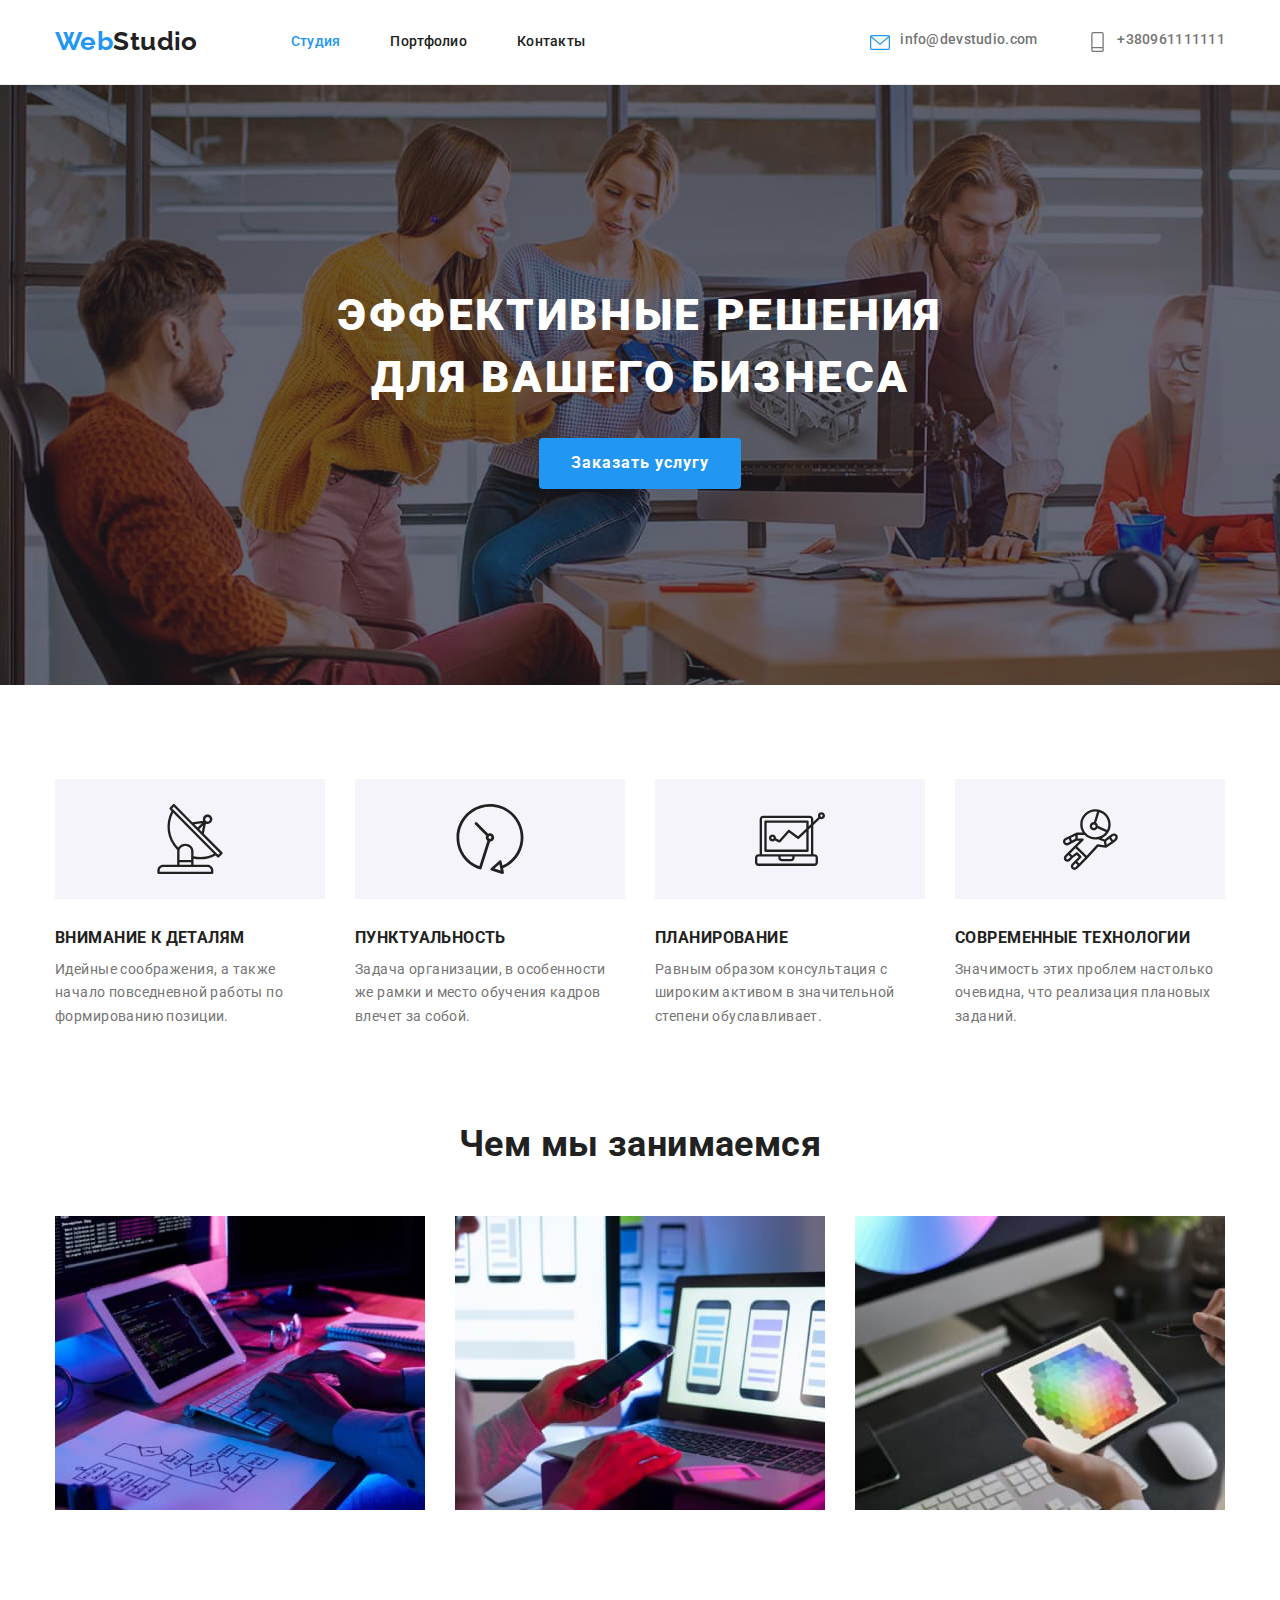
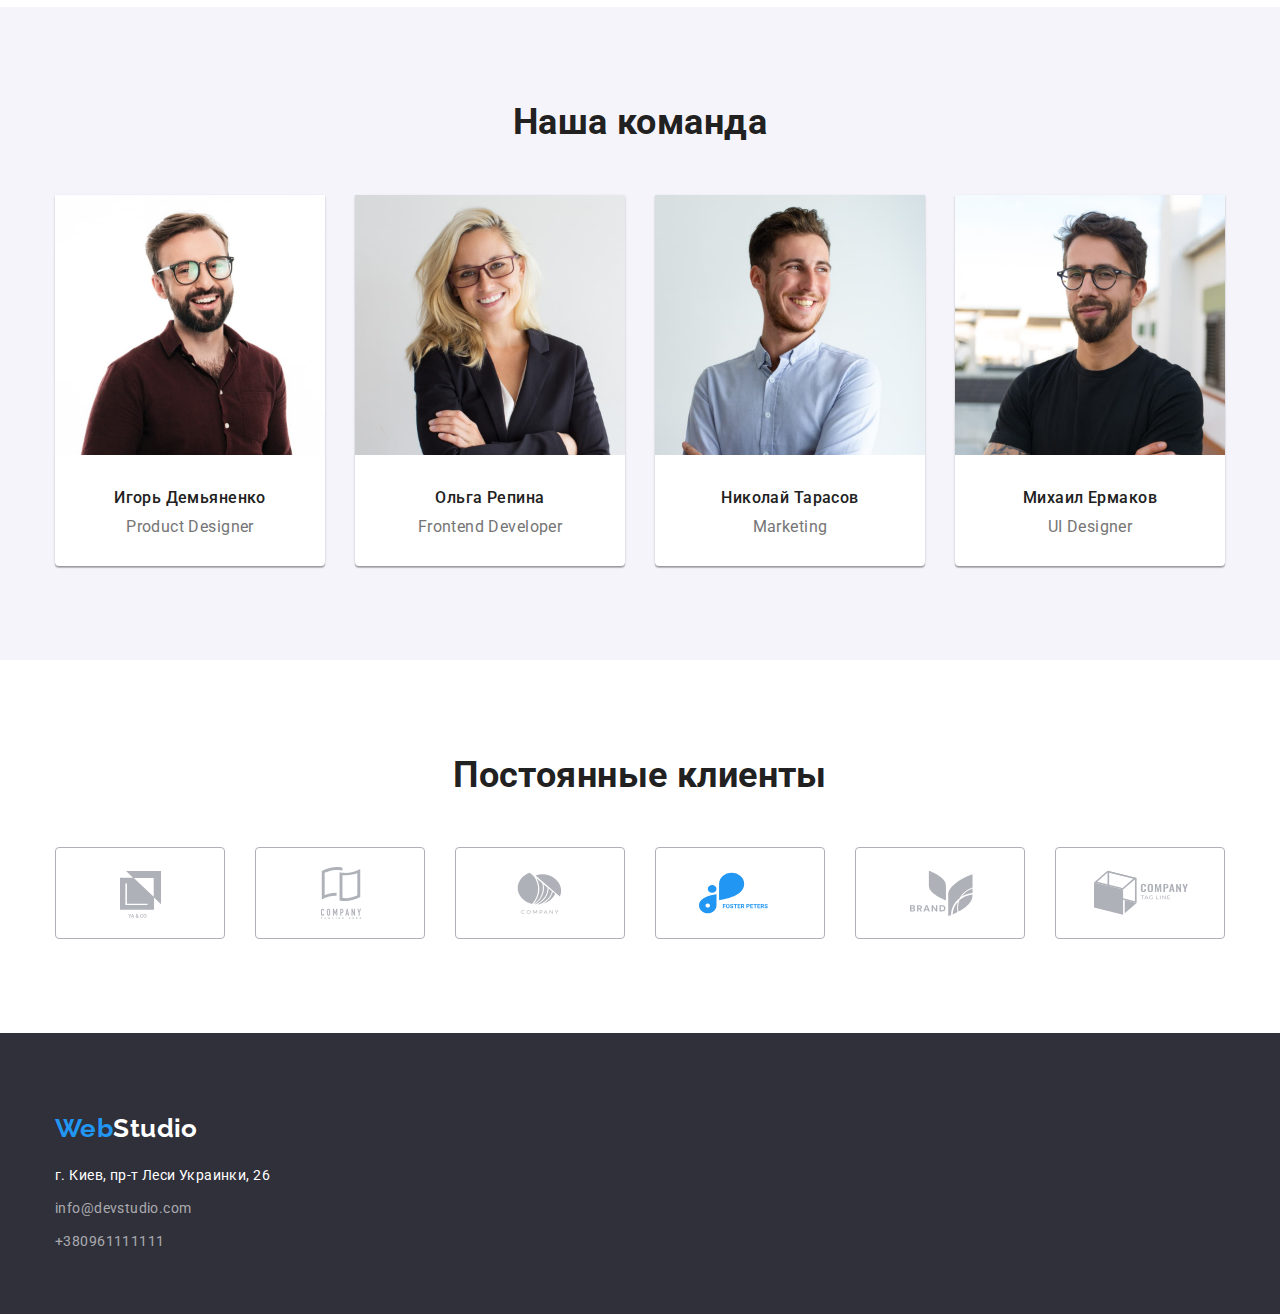
==== index.html @ 8ebc9a38 "Исправление ошибок" ====
<!DOCTYPE html>
<html lang="ru">

<head>
    <meta charset="UTF-8">
    <meta http-equiv="X-UA-Compatible" content="IE=edge">
    <meta name="viewport" content="width=device-width, initial-scale=1.0">
    <title>Document</title>
    <link rel="preconnect" href="https://fonts.googleapis.com">
    <link rel="preconnect" href="https://fonts.gstatic.com" crossorigin>
    <link
        href="https://fonts.googleapis.com/css2?family=Raleway:wght@700&family=Roboto:wght@400;500;700;900&display=swap"
        rel="stylesheet">
    <link rel="stylesheet" href="https://cdnjs.cloudflare.com/ajax/libs/modern-normalize/1.1.0/modern-normalize.min.css">
    <link rel="stylesheet" href="./css/styles.css">
</head>

<body class="body-index">
    <!-- Шапка страници -->
    <header class="header-index">
        <div class="conteiner main-nav">
            <nav class="nav">
               <a class="nav-logo" href="index.html">Web<span class="logo-studio">Studio</span></a>
               <ul class="nav-list">
                    <li class="nav-item"><a class="nav-link current" href="./index.html">Студия</a></li>
                    <li class="nav-item"><a class="nav-link" href="./portfolio.html">Портфолио</a></li>
                    <li class="nav-item"><a class="nav-link" href="">Контакты</a></li>
                </ul>
            </nav>
            <ul class="auth-list">
                <li class="auth-item"><a class="auth-link mail-ikon" href="mailto:info@devstudio.com">info@devstudio.com</a></li>
                <li class="auth-item"><a class="auth-link mobilephon-ikon" href="tel:+380961111111">+380961111111</a></li>
            </ul>
        </div>
        
    </header>
    <!-- Главный контент -->
    <main class="main-index">
        <!-- Герои -->
        <section class="hero">
            <h1 class="hero-title">Эффективные решения <br>для вашего бизнеса</h1>
            <button class="hero-btn" type="button">Заказать услугу</button>
        </section>
        <!-- Наши преимущества -->
        <section class="benefits">
            <!-- h2 будет невидимым чере CSS -->
            <div class="conteiner">
                <h2 class="benefits-main-title">Наши преимущества</h2>
                <ul class="benefits-list">
                    <li class="benefits-item satelite-icon">
                        <h3 class="benefits-title">Внимание к деталям</h3>
                        <p class="benefits-text">Идейные соображения, а также начало повседневной работы по формированию
                            позиции.</p>
                    </li>
                    <li class="benefits-item clock-icon">
                        <h3 class="benefits-title">Пунктуальность</h3>
                        <p class="benefits-text">Задача организации, в особенности же рамки и место обучения кадров влечет
                            за собой.</p>
                    </li>
                    <li class="benefits-item pc-icon">
                        <h3 class="benefits-title">Планирование</h3>
                        <p class="benefits-text">Равным образом консультация с широким активом в значительной степени
                            обуславливает.</p>
                    </li>
                    <li class="benefits-item nasa-icon">
                        <h3 class="benefits-title">Современные технологии</h3>
                        <p class="benefits-text">Значимость этих проблем настолько очевидна, что реализация плановых
                            заданий.</p>
                    </li>
                </ul>
            </div>
            
        </section>
        <!-- Чем мы занимаемся -->
        <section class="hobbi">
            <div class="conteiner">
                <h2 class="section-title">Чем мы занимаемся</h2>
                <ul class="work-list">
                    <li class="work-item"><img class="work-pic" src="./images/image1.jpg" alt="Планшет с клавиатурой" width="370" height="294">
                    </li>
                    <li class="work-item"><img class="work-pic" src="./images/image2.jpg" alt="Ноутбук с мобильным телефоном" width="370" height="294">
                    </li>
                    <li class="work-item"><img class="work-pic" src="./images/image3.jpg" alt="Планшет" width="370" height="294">
                    </li>
                </ul>
            </div>
        </section>
        <!-- Наша команда -->
        <section class="our-team">
            <div class="conteiner">
                <h2 class="section-title">Наша команда</h2>
                <ul class="team-list">
                    <li class="team-item">
                        <img class="team-pic" src="./images/demianenko.jpg" alt="Игорь Демьяненко" width="270" height="260">
                        <div class="team-description">
                            <h3 class="team-title-secondary">Игорь Демьяненко</h3>
                            <p class="team-text" lang="en">Product Designer</p>
                        </div>
        
                    </li>
                    <li class="team-item">
                        <img class="team-pic" src="./images/repina.jpg" alt="Ольга Репина" width="270" height="260">
                        <div class="team-description">
                            <h3 class="team-title-secondary">Ольга Репина</h3>
                            <p class="team-text" lang="en">Frontend Developer</p>
                        </div>
        
                    </li>
                    <li class="team-item">
                        <img class="team-pic" src="./images/tarasov.jpg" alt="Николай Тарасов" width="270" height="260">
                        <div class="team-description">
                            <h3 class="team-title-secondary">Николай Тарасов</h3>
                            <p class="team-text" lang="en">Marketing</p>
                        </div>
        
                    </li>
                    <li class="team-item">
                        <img class="team-pic" src="./images/ermakov.jpg" alt="Михаил Ермаков" width="270" height="260">
                        <div class="team-description">
                            <h3 class="team-title-secondary">Михаил Ермаков</h3>
                            <p class="team-text" lang="en">UI Designer</p>
                        </div>
        
                    </li>
                </ul>
            </div>
        </section>

        <section class="partners">
            <div class="conteiner">
                <h2 class="section-title">Постоянные клиенты</h2>
                <ul class="partners-list">
                    <li class="partners-item">
                        <a class="partners-link" href=""><img src="./images/yaandco.svg" alt="yaandco"></a>
                    </li>
                    <li class="partners-item">
                        <a class="partners-link" href=""><img src="./images/company.svg" alt="company"></a>
                    </li>
                    <li class="partners-item">
                        <a class="partners-link" href=""><img src="./images/company2.svg" alt="flower company"></a>
                    </li>
                    <li class="partners-item">
                        <a class="partners-link" href=""><img src="./images/foster.svg" alt="foster peters"></a>
                    </li>
                    <li class="partners-item">
                        <a class="partners-link" href=""><img src="./images/brand.svg" alt="brand"></a>
                    </li>
                    <li class="partners-item">
                        <a class="partners-link" href=""><img src="./images/tagline.svg" alt="tagline"></a>
                    </li>
                </ul>
            </div>
        </section>
        
        
    </main>
    <!-- Подвал -->
    <footer class="footer">
        <div class="conteiner">
            <a class="footer-logo" href="index.html">Web<span class="footer-studio">Studio</span></a>
            <address class="address">
                <p class="address-text">г. Киев, пр-т Леси Украинки, 26</p>
                <ul class="address-list">
                    <li class="address-item"><a class="address-link" href="mailto:info@devstudio.com">info@devstudio.com</a>
                    </li>
                    <li class="address-item"><a class="address-link" href="tel:+380961111111">+380961111111</a></li>
                </ul>
            </address>
        </div>
        
    </footer>
</body>

</html>
---- css/styles.css ----
/* основной цвет текста #212121; */

/* вторичній цвет текста #757575; */

/* белый #FFFFFF; */

/* цвет контактов в футере rgba(255, 255, 255, 0.6); */

/* цвет веб #2196F3; */
:root {
  --primary-text-color: #212121;
  --secondary-text-color: #757575;
  --address-text-color: #ffffff;
  --auth-link-color: #757575;
  --link-color: #212121;
  --accent-link-color: #2196f3;
  --address-link-color: rgba(255, 255, 255, 0.6);
  --btn-primari-btg-color: #f5f4fa;
  --btn-secondary-btg-color: #2196f3;
  --btn-primary-text-color: #212121;
  --btn-secondary-text-color: #ffffff;
  --primary-background-color: #ffffff;
  --secondary-background-color: #2f303a;
  --background-team-color: #f5f4fa;
  --logo-web-color: #2196f3;
  --logo-studio-footer: #ffffff;
  --logo-studio-header: #212121;
  --hero-title-color: #ffffff;
  --team-pic-bg-color: #ffffff;
  --hero-background-color:#C4C4C4;
}
/* Стилизация Боди */
body {
  background-color: var(--primary-background-color);
  color: var(--primary-text-color);
  font-family: Roboto, sans-serif;
  font-size: 14px;
  font-weight: bold;
  letter-spacing: 0.03em;
}
/* Убираэт точки у всех списков */
ul {
  list-style: none;
}
/* Сбросываем марджены  */
h1,
h2,
h3,
h4,
h5,
h6,
p,
ul {
  margin-top: 0px;
  margin-bottom: 0px;
  padding-left: 0px;
}

/* Геометрия всех контейнеров */
.conteiner {
  width: 1200px;
  padding-left: 15px;
  padding-right: 15px;
  margin-left: auto;
  margin-right: auto;
  /* border: 1px solid red; */
}
/* Стилизация хедера */
.header-index {
  border-bottom-width: 1px;
  border-bottom-style: solid;
  border-bottom-color: #ececec;
}
.main-nav {
  display: flex;
  align-items: center;
}
/* Стилизирует Лого */
.nav-logo {
  text-decoration: none;
  font-family: Raleway, sans-serif;
  font-style: normal;
  font-size: 26px;
  line-height: 1.2;
  padding-top: 25px;
  padding-bottom: 25px;
}
.nav-logo {
  color: var(--logo-web-color);
  margin-right: 93px;
}
.logo-studio {
  color: var(--logo-studio-header);
}
.main-nav {
  display: flex;
}
.nav {
  display: flex;
  align-items: center;
}
/* Стилизация флексом хедера */
.nav-list {
  display: flex;
}
.nav-list .nav-item + .nav-item {
  margin-left: 50px;
}

/* Стилизирует ссылки в хедере */
.nav-link {
  display: block;
  color: var(--link-color);
  font-style: normal;
  font-weight: 500;
  line-height: 1.14;
  letter-spacing: 0.02em;
  padding-top: 32px;
  padding-bottom: 32px;
}
.nav-list .nav-link:hover,
.nav-list .nav-link:focus {
  color: var(--accent-link-color);
}
.nav-list .nav-link.current {
  color: var(--accent-link-color);
}

.nav-list .nav-link {
  text-decoration: none;
}

/* Стилизирует ссылки авторизации */
.auth-list {
  display: flex;
  margin-left: auto;
}
.auth-list .auth-item + .auth-item {
  margin-left: 50px;
}
.auth-link {
  display: flex;
  color: var(--auth-link-color);
  font-style: normal;
  font-weight: 500;
  line-height: 1.14;
  letter-spacing: 0.02em;
  padding-top: 32px;
  padding-bottom: 32px;
}

.auth-link:hover,
.auth-link:focus {
  color: var(--accent-link-color);
}

.auth-link {
  text-decoration: none;
}
.auth-link::before{
  content: "";
  width: 20px;
  height: 20px;
  margin-right: 10px;
  background-size: contain;
  background-repeat: no-repeat;
  background-position: center;
}
.mail-ikon::before{
  background-image: url(../images/mail.svg);
}
.mobilephon-ikon::before{
  background-image: url(../images/mobilephone.svg);
}
/* Стилизирует герои */
.hero {
  background-color: var(--hero-background-color);
  text-align: center;
  padding-top: 200px;
  padding-bottom: 200px;
  max-width: 1600px;
  height: 600px;
  margin-left: auto;
  margin-right: auto;
  background-image: linear-gradient(
    to right,
    rgba(47, 48, 58, 0.4),
    rgba(47, 48, 58, 0.4)
  ),
  url(../images/bgimag.jpg)
}
.hero-title {
  color: var(--hero-title-color);
  font-weight: 900;
  font-size: 44px;
  line-height: 1.4;
  letter-spacing: 0.06em;
  text-transform: uppercase;
  margin-bottom: 30px;
}
.hero-btn {
  font-family: Roboto;
  background-color: var(--btn-secondary-btg-color);
  color: var(--btn-secondary-text-color);
  cursor: pointer;
  font-style: normal;
  font-weight: bold;
  font-size: 16px;
  line-height: 1.9;
  padding: 10px 32px;
  display: flex;
  align-items: center;
  letter-spacing: 0.06em;
  border-radius: 4px;
  margin-left: auto;
  margin-right: auto;
  border: none;
}
/* Стилизирует невидимый заголовок */
.benefits-main-title {
  position: absolute;
  width: 1px;
  height: 1px;
  margin: -1px;
  border: 0;
  padding: 0;

  white-space: nowrap;
  clip-path: inset(100%);
  clip: rect(0 0 0 0);
  overflow: hidden;
}
/* Стилизирует h2 */
.section-title {
  color: var(--primary-text-color);
  font-size: 36px;
  line-height: 1.2;
  text-align: center;
  margin-bottom: 50px;
}
/* Стилизирует наши преимущества */
.benefits {
  padding-top: 94px;
  padding-bottom: 94px;
}
.benefits-list {
  display: flex;
}
.benefits-item {
  margin-right: 30px;
}
.benefits-item::before{
  display: block;
  content: "";
  height: 120px;
  background-color: var(--background-team-color) ;
  background-repeat: no-repeat;
  background-position: center;
  margin-bottom: 30px;
}
.satelite-icon::before{
  background-image: url(../images/satelite.svg);
}
.clock-icon::before{
  background-image: url(../images/clock.svg);
}
.pc-icon::before{
  background-image: url(../images/pc.svg);
}
.nasa-icon::before{
  background-image: url(../images/nasa.svg);
}
.benefits-list .benefits-item:last-child {
  margin-right: 0px;
}
.benefits-title {
  color: var(--primary-text-color);
  line-height: 1.14;
  text-transform: uppercase;
  margin-bottom: 10px;
}

.benefits-text {
  width: 270px;
  color: var(--secondary-text-color);
  font-style: normal;
  font-weight: normal;
  line-height: 1.7;
}

/* Стилизация чем мы занимаемся */
.hobbi {
  padding-bottom: 94px;
}
.work-list {
  display: flex;
}
.work-item {
  margin-right: 30px;
}
.work-list .work-item:last-child {
  margin-right: 0px;
}

/* Стилизация наша команда */
.our-team {
  background-color: var(--background-team-color);
  padding-top: 94px;
  padding-bottom: 94px;
}
.team-list {
  display: flex;
}
.team-item {
  background-color: var(--team-pic-bg-color);
  width: 270px;
  text-align: center;
  box-shadow: 0px 1px 3px rgba(0, 0, 0, 0.12), 0px 1px 1px rgba(0, 0, 0, 0.14),
    0px 2px 1px rgba(0, 0, 0, 0.2);
  border-radius: 0px 0px 4px 4px;
  margin-right: 30px;
}
.team-list .team-item:last-child {
  margin-right: 0px;
}
.team-description{
  padding-top: 30px;
  padding-bottom: 30px;
}

.team-title-secondary {
  color: var(--primary-text-color);
  font-style: normal;
  font-weight: 500;
  font-size: 16px;
  line-height: 1.2;
  margin-bottom: 10px;
}
.team-text {
  color: var(--secondary-text-color);
  font-style: normal;
  font-weight: normal;
  font-size: 16px;
  line-height: 1.2;
}
/* Стилизация наши партнеры */
.partners{
  padding-top: 94px;
  padding-bottom: 94px;
}
.partners-list{
  display: flex;
  align-items: center;
}
.partners-item{
  width: 170px;
  height: 92px;
  border: 1px solid #AFB1B8;
  border-radius: 4px;
  padding: 16px 32px ;
  margin-right: 30px;
}
.partners-list .partners-item:last-child{
  margin-right: 0px;
}

/* Стилизация футтер */
.footer {
  background-color: var(--secondary-background-color);
  padding-top: 60px;
  padding-bottom:  60px;
}
.footer-logo {
  display: block;
  color: var(--logo-web-color);
  text-decoration: none;
  font-family: Raleway, sans-serif;
  font-style: normal;
  font-size: 26px;
  line-height: 1.2;
  padding-top: 20px;
  margin-bottom: 20px;
}
.footer-web {
  color: var(--logo-web-color);
}
.footer-studio {
  color: var(--logo-studio-footer);
}
.address-text {
  color: var(--address-text-color);
  font-style: normal;
  font-weight: normal;
  line-height: 1.7;
  margin-bottom: 9px;
}
.address-list{
  display: block;
}
.address-item{
  margin-bottom: 9px;
}
.address-link {
  color: var(--address-link-color);
  font-style: normal;
  font-weight: normal;
  line-height: 1.7;
}
}
.address-item .address-link:hover,
.address-item .address-link:focus {
  color: var(--accent-link-color);
}
.address-item .address-link {
  text-decoration: none;
}
.address-list .address-item:last-child{
  margin-bottom: 0px;
}
/* Убираем заголовок портфолио */
.portfolio-title {
  position: absolute;
  width: 1px;
  height: 1px;
  margin: -1px;
  border: 0;
  padding: 0;
  white-space: nowrap;
  clip-path: inset(100%);
  clip: rect(0 0 0 0);
  overflow: hidden;
}
.conteiner.work {
  padding-top: 94px;
  padding-bottom: 114px;
}
/* Стилизация кнопок филтра */
.filter-list {
  display: flex;
  justify-content: center;
}
.filter-item {
  margin-right: 8px;
}
.filter-list .filter-item:last-child {
  margin-right: 0px;
}
.filter-btn {
  font-family: Roboto;
  background-color: var(--btn-primari-btg-color);
  color: var(--btn-primary-text-color);
  cursor: pointer;
  font-style: normal;
  font-weight: 500;
  font-size: 16px;
  line-height: 1.6;
  text-align: center;
  border-radius: 4px;
  padding: 6px 22px;
  border: none;
}
.filter-btn:hover,
.filter-btn:focus {
  background-color: var(--btn-secondary-btg-color);
  color: var(--btn-secondary-text-color);
}
.filter-list .filter-btn.current {
  background-color: var(--btn-secondary-btg-color);
  color: var(--btn-secondary-text-color);
}
.filter-list {
  padding-bottom: 50px;
}
/* Стилизация портфолио */
.portfolio-list {
  display: flex;
  flex-wrap: wrap;
}
.portfolio-item {
  width: calc((100% - 60px) / 3);
  margin-right: 30px;
  margin-bottom: 30px;
}
.portfolio-description{
  padding: 20px 24px 20px 24px;
  border-right-width: 1px;
  border-right-style: solid;
  border-right-color: #eeeeee;
  border-bottom-width: 1px;
  border-bottom-style: solid;
  border-bottom-color: #eeeeee;
  border-left-width: 1px;
  border-left-style: solid;
  border-left-color: #eeeeee;
}
.portfolio-item:nth-last-child(-n + 3) {
  margin-bottom: 0;
}
.portfolio-item:nth-child(3n) {
  margin-right: 0;
}
.portfolio-subtitle {
  color: var(--primary-text-color);
  font-size: 18px;
  line-height: 2;
  letter-spacing: 0.06em;
  margin-bottom: 4px;
}
.portfolio-text {
  color: var(--secondary-text-color);
  font-style: normal;
  font-weight: normal;
  font-size: 16px;
  line-height: 1.9;
}
.portfolio-link {
  text-decoration: none;
}
.portfolio-link:hover,
.portfolio-link:focus {
  color: none;
}
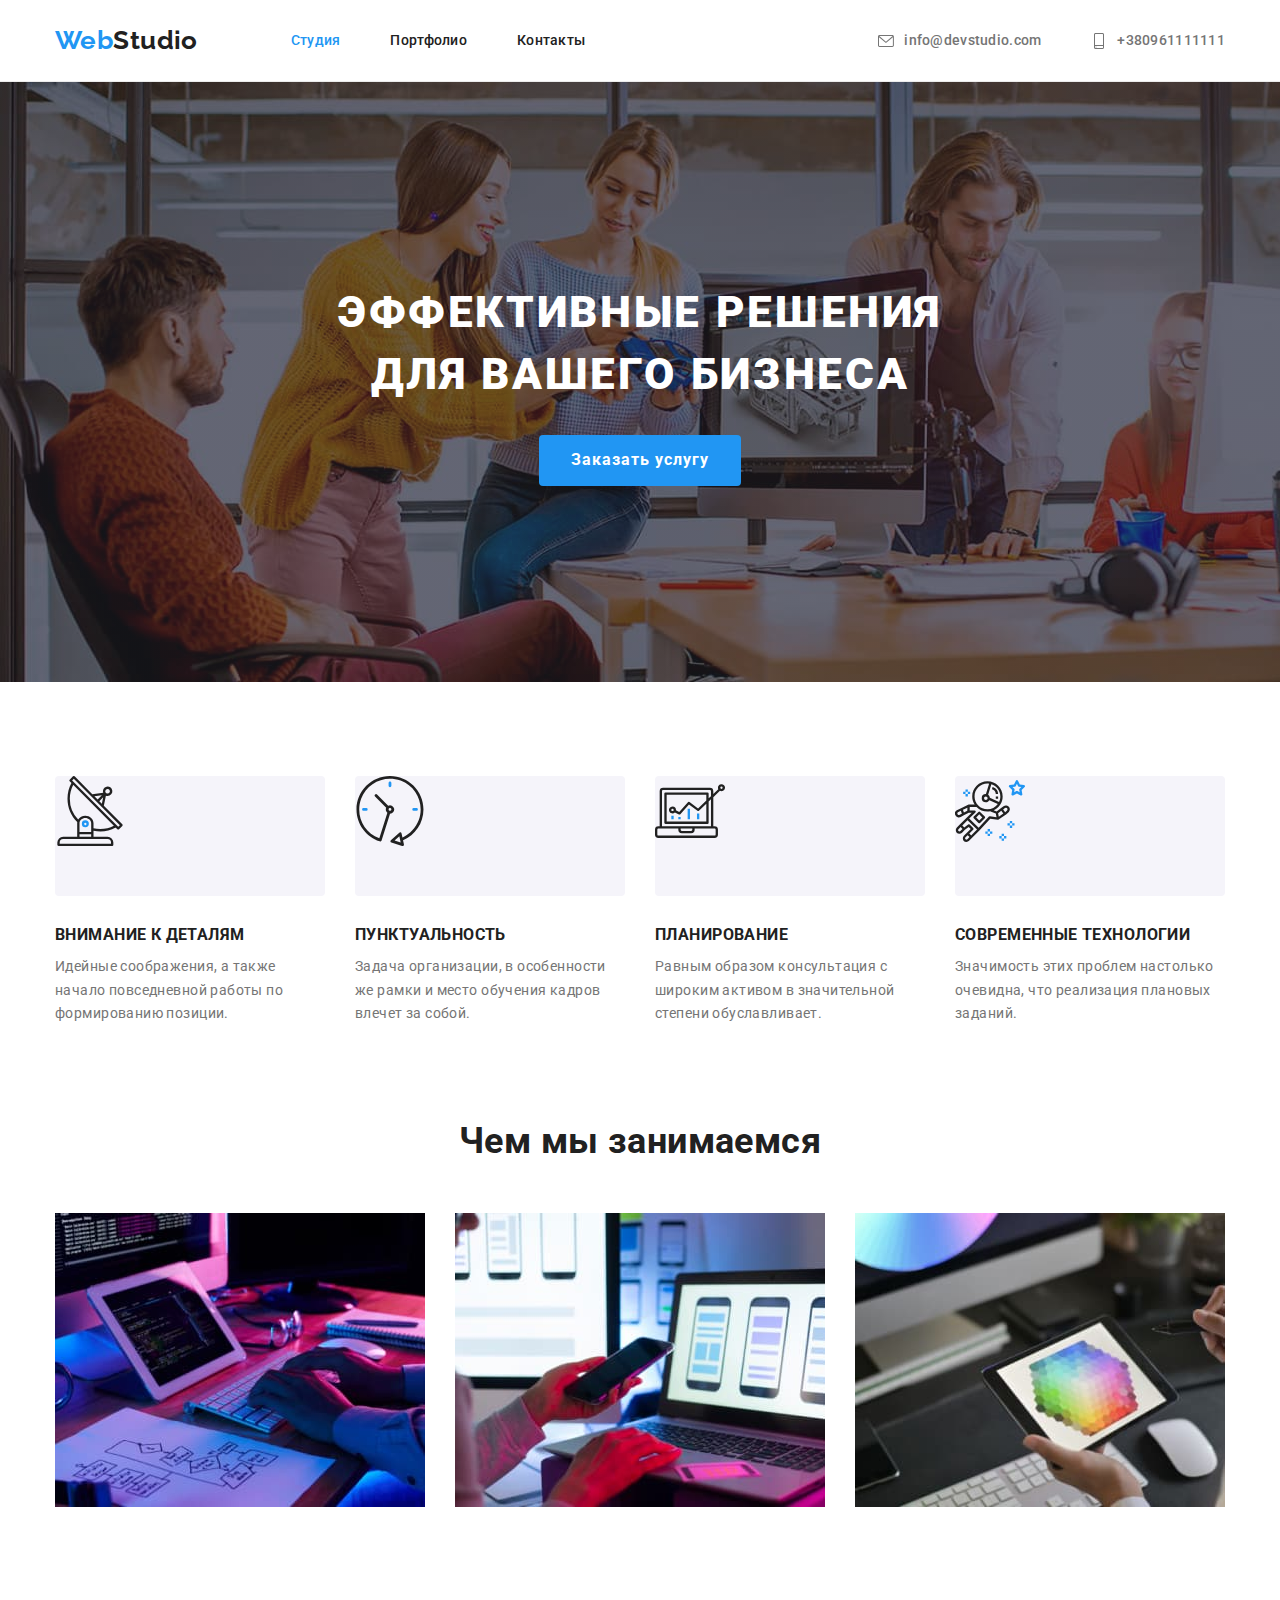
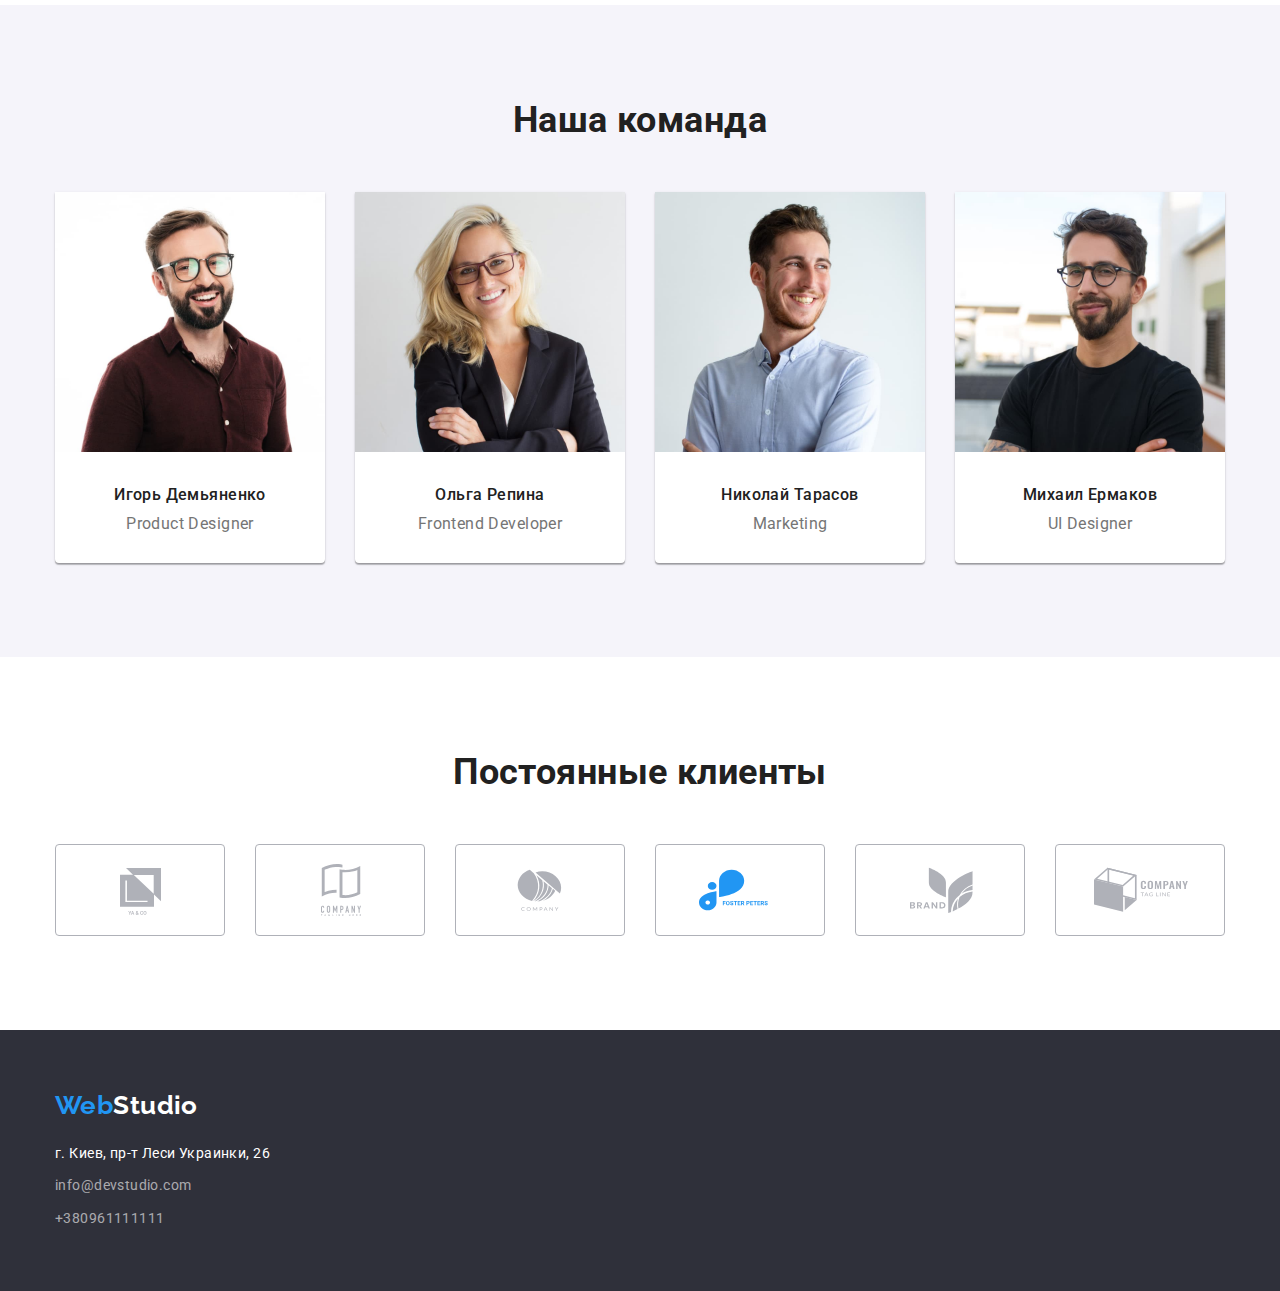
==== commit fe3cb0d2: "Шось робив" ====
--- a/index.html
+++ b/index.html
@@ -28,8 +28,20 @@
                 </ul>
             </nav>
             <ul class="auth-list">
-                <li class="auth-item"><a class="auth-link mail-ikon" href="mailto:info@devstudio.com">info@devstudio.com</a></li>
-                <li class="auth-item"><a class="auth-link mobilephon-ikon" href="tel:+380961111111">+380961111111</a></li>
+                <li class="auth-item">
+                    <a class="auth-link" href="mailto:info@devstudio.com">
+                        <svg class="auth-ikon">
+                            <use href="./images/symbol-defs.svg#icon-mail"></use>
+                        </svg> 
+                        info@devstudio.com</a>
+                </li>
+                <li class="auth-item">
+                    <a class="auth-link" href="tel:+380961111111">
+                    <svg class="auth-ikon">
+                        <use href="./images/symbol-defs.svg#icon-smartphone"></use>
+                    </svg>
+                    +380961111111</a>
+                </li>
             </ul>
         </div>
         
@@ -47,22 +59,42 @@
             <div class="conteiner">
                 <h2 class="benefits-main-title">Наши преимущества</h2>
                 <ul class="benefits-list">
-                    <li class="benefits-item satelite-icon">
+                    <li class="benefits-item">
+                        <div class="benefits-ikon">
+                            <svg class="benefits-img">
+                                <use href="./images/symbol-defs.svg#icon-antenna"></use>
+                            </svg>
+                        </div>
                         <h3 class="benefits-title">Внимание к деталям</h3>
                         <p class="benefits-text">Идейные соображения, а также начало повседневной работы по формированию
                             позиции.</p>
                     </li>
-                    <li class="benefits-item clock-icon">
+                    <li class="benefits-item">
+                        <div class="benefits-ikon">
+                            <svg class="benefits-img">
+                                <use href="./images/symbol-defs.svg#icon-clock"></use>
+                            </svg>
+                        </div>
                         <h3 class="benefits-title">Пунктуальность</h3>
                         <p class="benefits-text">Задача организации, в особенности же рамки и место обучения кадров влечет
                             за собой.</p>
                     </li>
-                    <li class="benefits-item pc-icon">
+                    <li class="benefits-item">
+                        <div class="benefits-ikon">
+                            <svg class="benefits-img">
+                                <use href="./images/symbol-defs.svg#icon-diagram"></use>
+                            </svg>
+                        </div>
                         <h3 class="benefits-title">Планирование</h3>
                         <p class="benefits-text">Равным образом консультация с широким активом в значительной степени
                             обуславливает.</p>
                     </li>
-                    <li class="benefits-item nasa-icon">
+                    <li class="benefits-item">
+                        <div class="benefits-ikon">
+                            <svg class="benefits-img">
+                                <use href="./images/symbol-defs.svg#icon-astronaut"></use>
+                            </svg>
+                        </div>
                         <h3 class="benefits-title">Современные технологии</h3>
                         <p class="benefits-text">Значимость этих проблем настолько очевидна, что реализация плановых
                             заданий.</p>
--- a/css/styles.css
+++ b/css/styles.css
@@ -27,7 +27,7 @@
   --logo-studio-header: #212121;
   --hero-title-color: #ffffff;
   --team-pic-bg-color: #ffffff;
-  --hero-background-color:#C4C4C4;
+  --hero-background-color: #c4c4c4;
 }
 /* Стилизация Боди */
 body {
@@ -152,12 +152,25 @@
 .auth-link:hover,
 .auth-link:focus {
   color: var(--accent-link-color);
+  fill: var(--accent-link-color);
 }
 
 .auth-link {
   text-decoration: none;
 }
-.auth-link::before{
+.auth-ikon {
+  width: 16px;
+  height: 16px;
+  margin-right: 10px;
+  fill: var(--auth-link-color);
+}
+.auth-link.auth-ikon:hover {
+  fill: var(--accent-link-color);
+}
+.mail {
+  fill: var(--auth-link-color);
+}
+/* .auth-link::before{
   content: "";
   width: 20px;
   height: 20px;
@@ -171,7 +184,7 @@
 }
 .mobilephon-ikon::before{
   background-image: url(../images/mobilephone.svg);
-}
+} */
 /* Стилизирует герои */
 .hero {
   background-color: var(--hero-background-color);
@@ -183,11 +196,11 @@
   margin-left: auto;
   margin-right: auto;
   background-image: linear-gradient(
-    to right,
-    rgba(47, 48, 58, 0.4),
-    rgba(47, 48, 58, 0.4)
-  ),
-  url(../images/bgimag.jpg)
+      to right,
+      rgba(47, 48, 58, 0.4),
+      rgba(47, 48, 58, 0.4)
+    ),
+    url(../images/bgimag.jpg);
 }
 .hero-title {
   color: var(--hero-title-color);
@@ -249,30 +262,42 @@
 .benefits-item {
   margin-right: 30px;
 }
-.benefits-item::before{
+.benefits-ikon {
+  height: 120px;
+  justify-content: center;
+
+  background: #f5f4fa;
+  border-radius: 4px;
+  margin-bottom: 30px;
+}
+.benefits-img {
+  width: 70px;
+  height: 70px;
+}
+/* .benefits-item::before {
   display: block;
   content: "";
   height: 120px;
-  background-color: var(--background-team-color) ;
+  background-color: var(--background-team-color);
   background-repeat: no-repeat;
   background-position: center;
   margin-bottom: 30px;
 }
-.satelite-icon::before{
+.satelite-icon::before {
   background-image: url(../images/satelite.svg);
 }
-.clock-icon::before{
+.clock-icon::before {
   background-image: url(../images/clock.svg);
 }
-.pc-icon::before{
+.pc-icon::before {
   background-image: url(../images/pc.svg);
 }
-.nasa-icon::before{
+.nasa-icon::before {
   background-image: url(../images/nasa.svg);
 }
 .benefits-list .benefits-item:last-child {
   margin-right: 0px;
-}
+} */
 .benefits-title {
   color: var(--primary-text-color);
   line-height: 1.14;
@@ -323,7 +348,7 @@
 .team-list .team-item:last-child {
   margin-right: 0px;
 }
-.team-description{
+.team-description {
   padding-top: 30px;
   padding-bottom: 30px;
 }
@@ -344,23 +369,23 @@
   line-height: 1.2;
 }
 /* Стилизация наши партнеры */
-.partners{
+.partners {
   padding-top: 94px;
   padding-bottom: 94px;
 }
-.partners-list{
+.partners-list {
   display: flex;
   align-items: center;
 }
-.partners-item{
+.partners-item {
   width: 170px;
   height: 92px;
-  border: 1px solid #AFB1B8;
+  border: 1px solid #afb1b8;
   border-radius: 4px;
-  padding: 16px 32px ;
+  padding: 16px 32px;
   margin-right: 30px;
 }
-.partners-list .partners-item:last-child{
+.partners-list .partners-item:last-child {
   margin-right: 0px;
 }
 
@@ -368,7 +393,7 @@
 .footer {
   background-color: var(--secondary-background-color);
   padding-top: 60px;
-  padding-bottom:  60px;
+  padding-bottom: 60px;
 }
 .footer-logo {
   display: block;
@@ -378,7 +403,6 @@
   font-style: normal;
   font-size: 26px;
   line-height: 1.2;
-  padding-top: 20px;
   margin-bottom: 20px;
 }
 .footer-web {
@@ -394,10 +418,10 @@
   line-height: 1.7;
   margin-bottom: 9px;
 }
-.address-list{
+.address-list {
   display: block;
 }
-.address-item{
+.address-item {
   margin-bottom: 9px;
 }
 .address-link {
@@ -405,7 +429,6 @@
   font-style: normal;
   font-weight: normal;
   line-height: 1.7;
-}
 }
 .address-item .address-link:hover,
 .address-item .address-link:focus {
@@ -414,7 +437,7 @@
 .address-item .address-link {
   text-decoration: none;
 }
-.address-list .address-item:last-child{
+.address-list .address-item:last-child {
   margin-bottom: 0px;
 }
 /* Убираем заголовок портфолио */
@@ -481,7 +504,7 @@
   margin-right: 30px;
   margin-bottom: 30px;
 }
-.portfolio-description{
+.portfolio-description {
   padding: 20px 24px 20px 24px;
   border-right-width: 1px;
   border-right-style: solid;
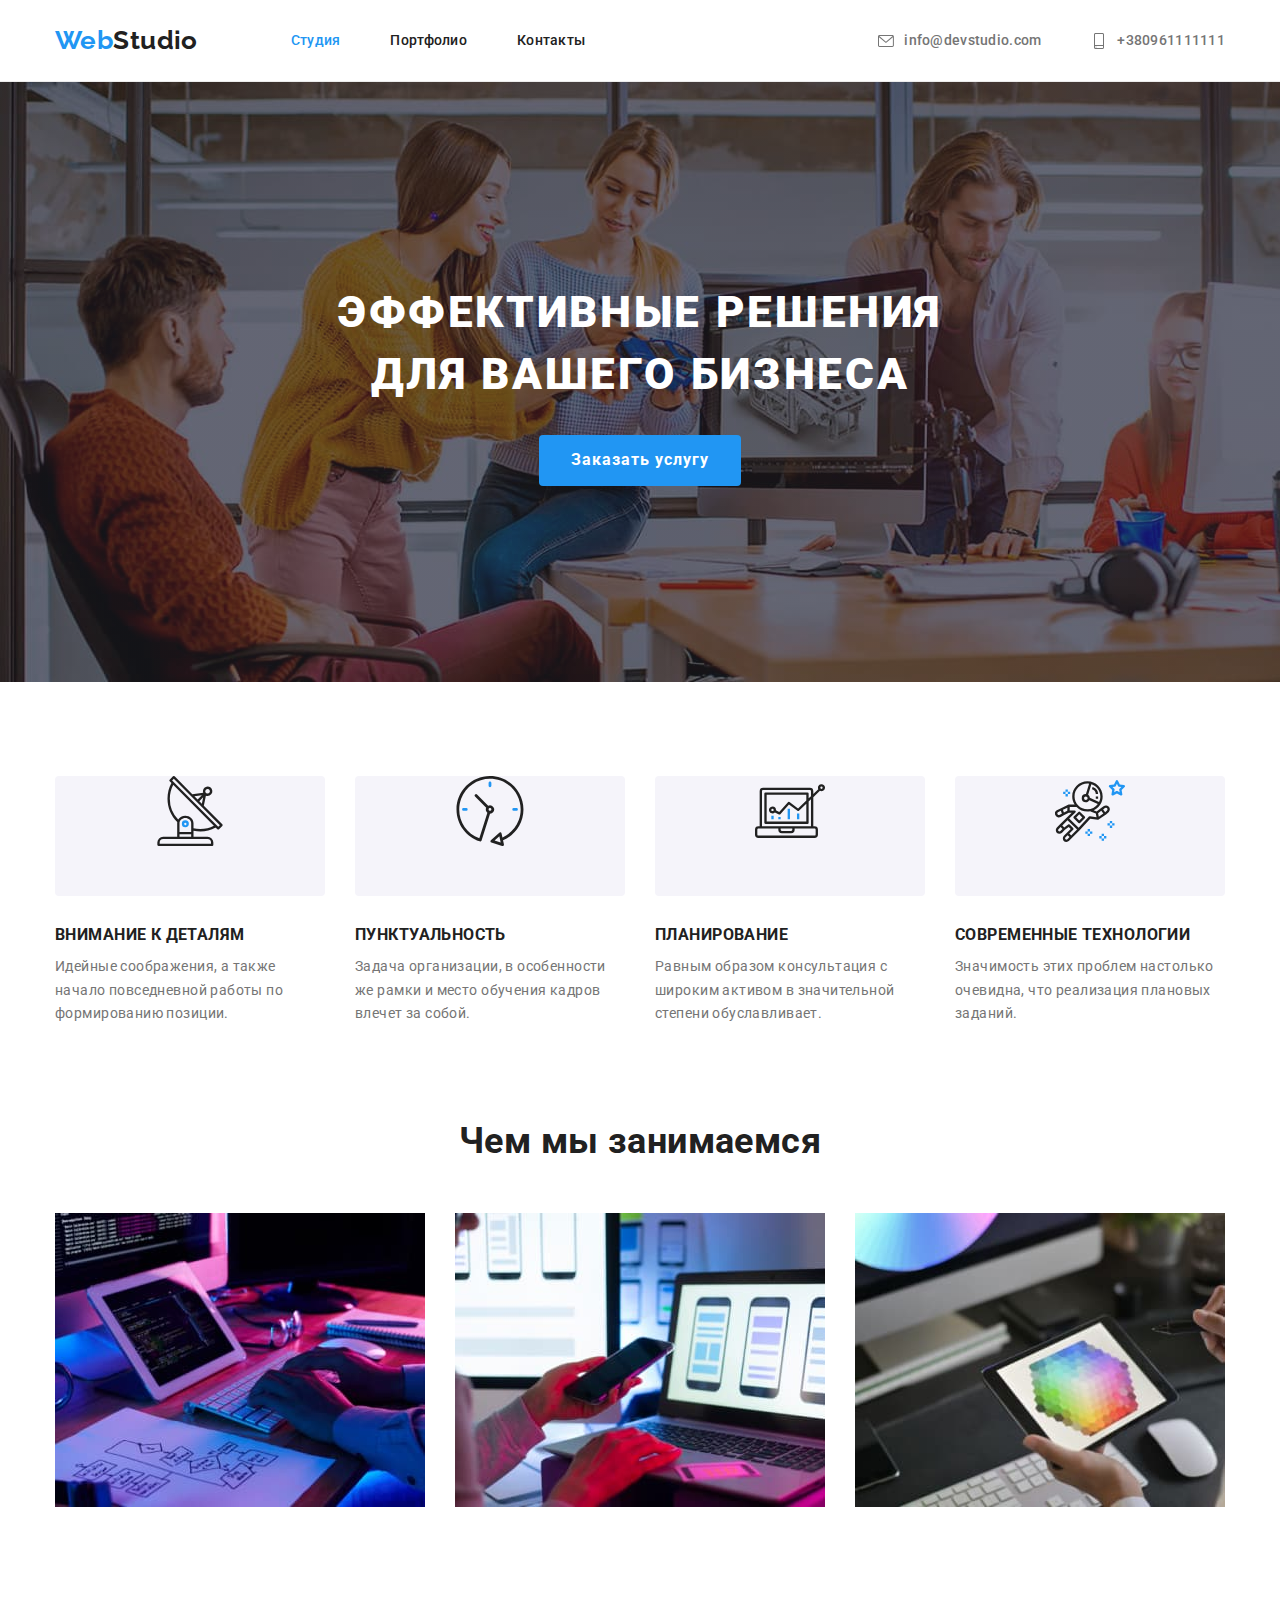
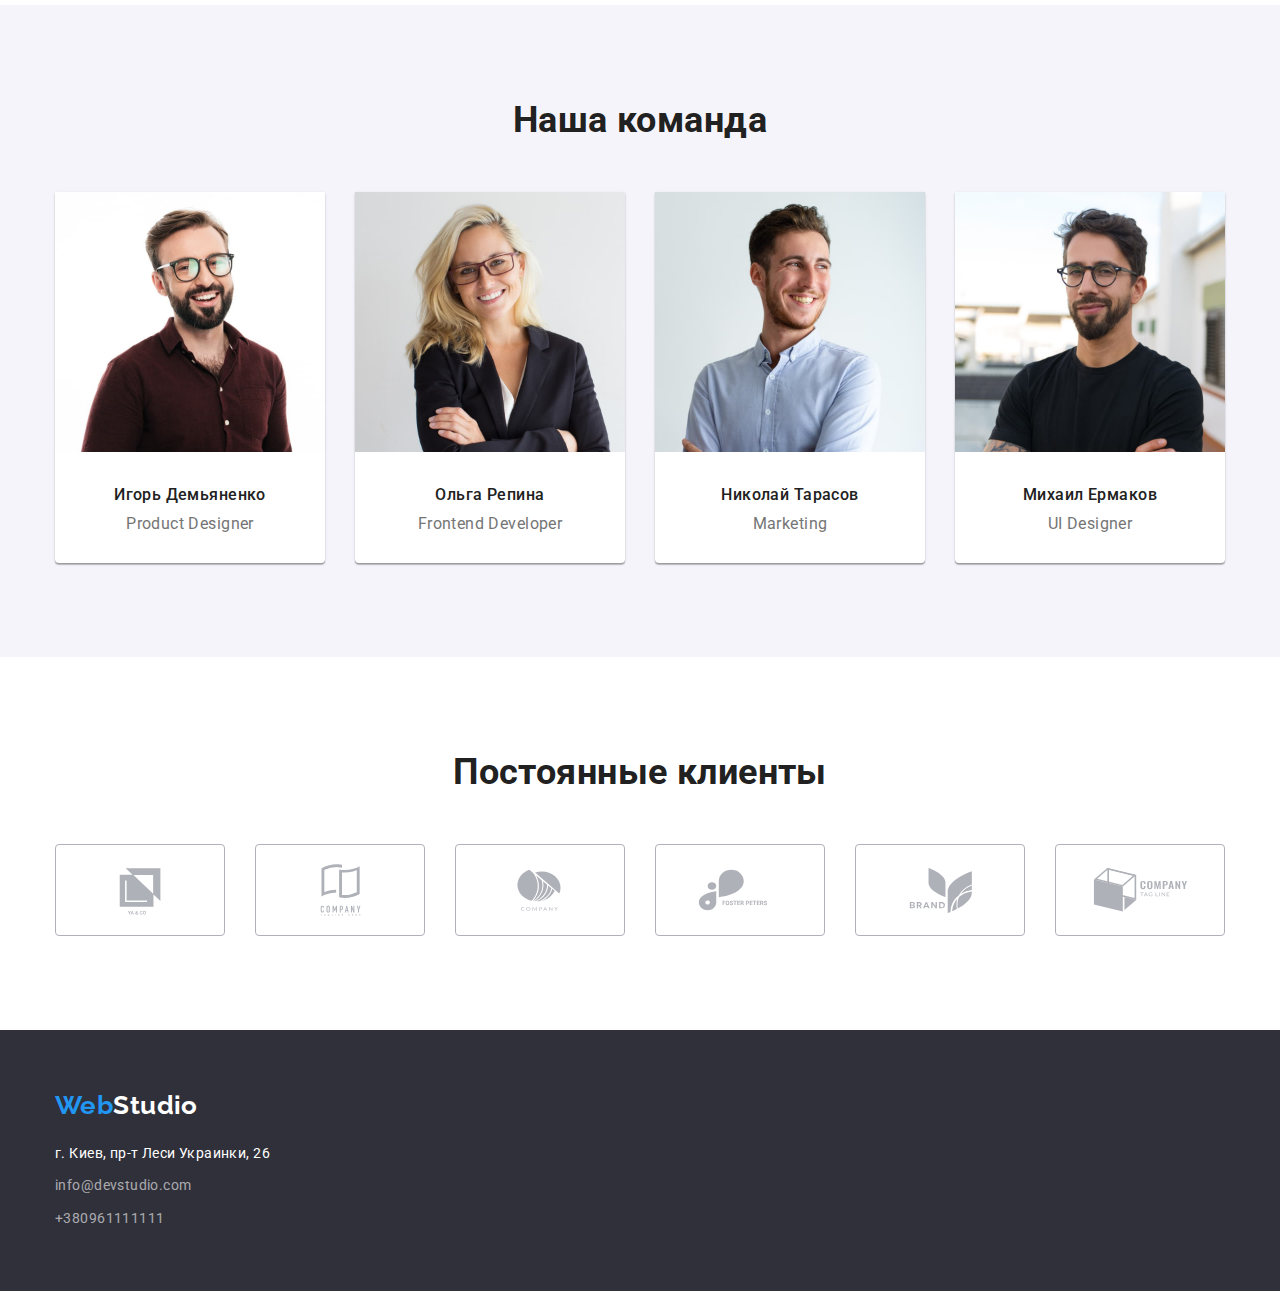
==== commit d99f664d: "Сделал Наши партнеры" ====
--- a/index.html
+++ b/index.html
@@ -158,27 +158,53 @@
             </div>
         </section>
 
+        <!-- Наши партнёры -->
         <section class="partners">
             <div class="conteiner">
                 <h2 class="section-title">Постоянные клиенты</h2>
                 <ul class="partners-list">
                     <li class="partners-item">
-                        <a class="partners-link" href=""><img src="./images/yaandco.svg" alt="yaandco"></a>
-                    </li>
-                    <li class="partners-item">
-                        <a class="partners-link" href=""><img src="./images/company.svg" alt="company"></a>
-                    </li>
-                    <li class="partners-item">
-                        <a class="partners-link" href=""><img src="./images/company2.svg" alt="flower company"></a>
-                    </li>
-                    <li class="partners-item">
-                        <a class="partners-link" href=""><img src="./images/foster.svg" alt="foster peters"></a>
-                    </li>
-                    <li class="partners-item">
-                        <a class="partners-link" href=""><img src="./images/brand.svg" alt="brand"></a>
-                    </li>
-                    <li class="partners-item">
-                        <a class="partners-link" href=""><img src="./images/tagline.svg" alt="tagline"></a>
+                        <a class="partners-link" href="">
+                            <svg class="partners-icon" >
+                                <use href="./images/symbol-defs.svg#icon-logo1"></use>
+                            </svg>
+                        </a>
+                    </li>
+                    <li class="partners-item">
+                        <a class="partners-link" href="">
+                            <svg class="partners-icon">
+                                <use href="./images/symbol-defs.svg#icon-logo2"></use>
+                            </svg>
+                            
+                        </a>
+                    </li>
+                    <li class="partners-item">
+                        <a class="partners-link" href="">
+                            <svg class="partners-icon">
+                                <use href="./images/symbol-defs.svg#icon-logo3"></use>
+                            </svg>
+                        </a>
+                    </li>
+                    <li class="partners-item">
+                        <a class="partners-link" href="">
+                            <svg class="partners-icon">
+                                <use href="./images/symbol-defs.svg#icon-logo4"></use>
+                            </svg>
+                        </a>
+                    </li>
+                    <li class="partners-item">
+                        <a class="partners-link" href="">
+                            <svg class="partners-icon">
+                                <use href="./images/symbol-defs.svg#icon-logo5"></use>
+                            </svg>
+                        </a>
+                    </li>
+                    <li class="partners-item">
+                        <a class="partners-link" href="">
+                            <svg class="partners-icon">
+                                <use href="./images/symbol-defs.svg#icon-logo6"></use>
+                            </svg> 
+                        </a>
                     </li>
                 </ul>
             </div>
--- a/css/styles.css
+++ b/css/styles.css
@@ -167,9 +167,6 @@
 .auth-link.auth-ikon:hover {
   fill: var(--accent-link-color);
 }
-.mail {
-  fill: var(--auth-link-color);
-}
 /* .auth-link::before{
   content: "";
   width: 20px;
@@ -264,40 +261,16 @@
 }
 .benefits-ikon {
   height: 120px;
-  justify-content: center;
-
   background: #f5f4fa;
   border-radius: 4px;
   margin-bottom: 30px;
+  text-align: center;
 }
 .benefits-img {
   width: 70px;
   height: 70px;
 }
-/* .benefits-item::before {
-  display: block;
-  content: "";
-  height: 120px;
-  background-color: var(--background-team-color);
-  background-repeat: no-repeat;
-  background-position: center;
-  margin-bottom: 30px;
-}
-.satelite-icon::before {
-  background-image: url(../images/satelite.svg);
-}
-.clock-icon::before {
-  background-image: url(../images/clock.svg);
-}
-.pc-icon::before {
-  background-image: url(../images/pc.svg);
-}
-.nasa-icon::before {
-  background-image: url(../images/nasa.svg);
-}
-.benefits-list .benefits-item:last-child {
-  margin-right: 0px;
-} */
+
 .benefits-title {
   color: var(--primary-text-color);
   line-height: 1.14;
@@ -388,7 +361,13 @@
 .partners-list .partners-item:last-child {
   margin-right: 0px;
 }
-
+.partners-link {
+  display: block;
+}
+.partners-icon {
+  width: 106px;
+  height: 60px;
+}
 /* Стилизация футтер */
 .footer {
   background-color: var(--secondary-background-color);
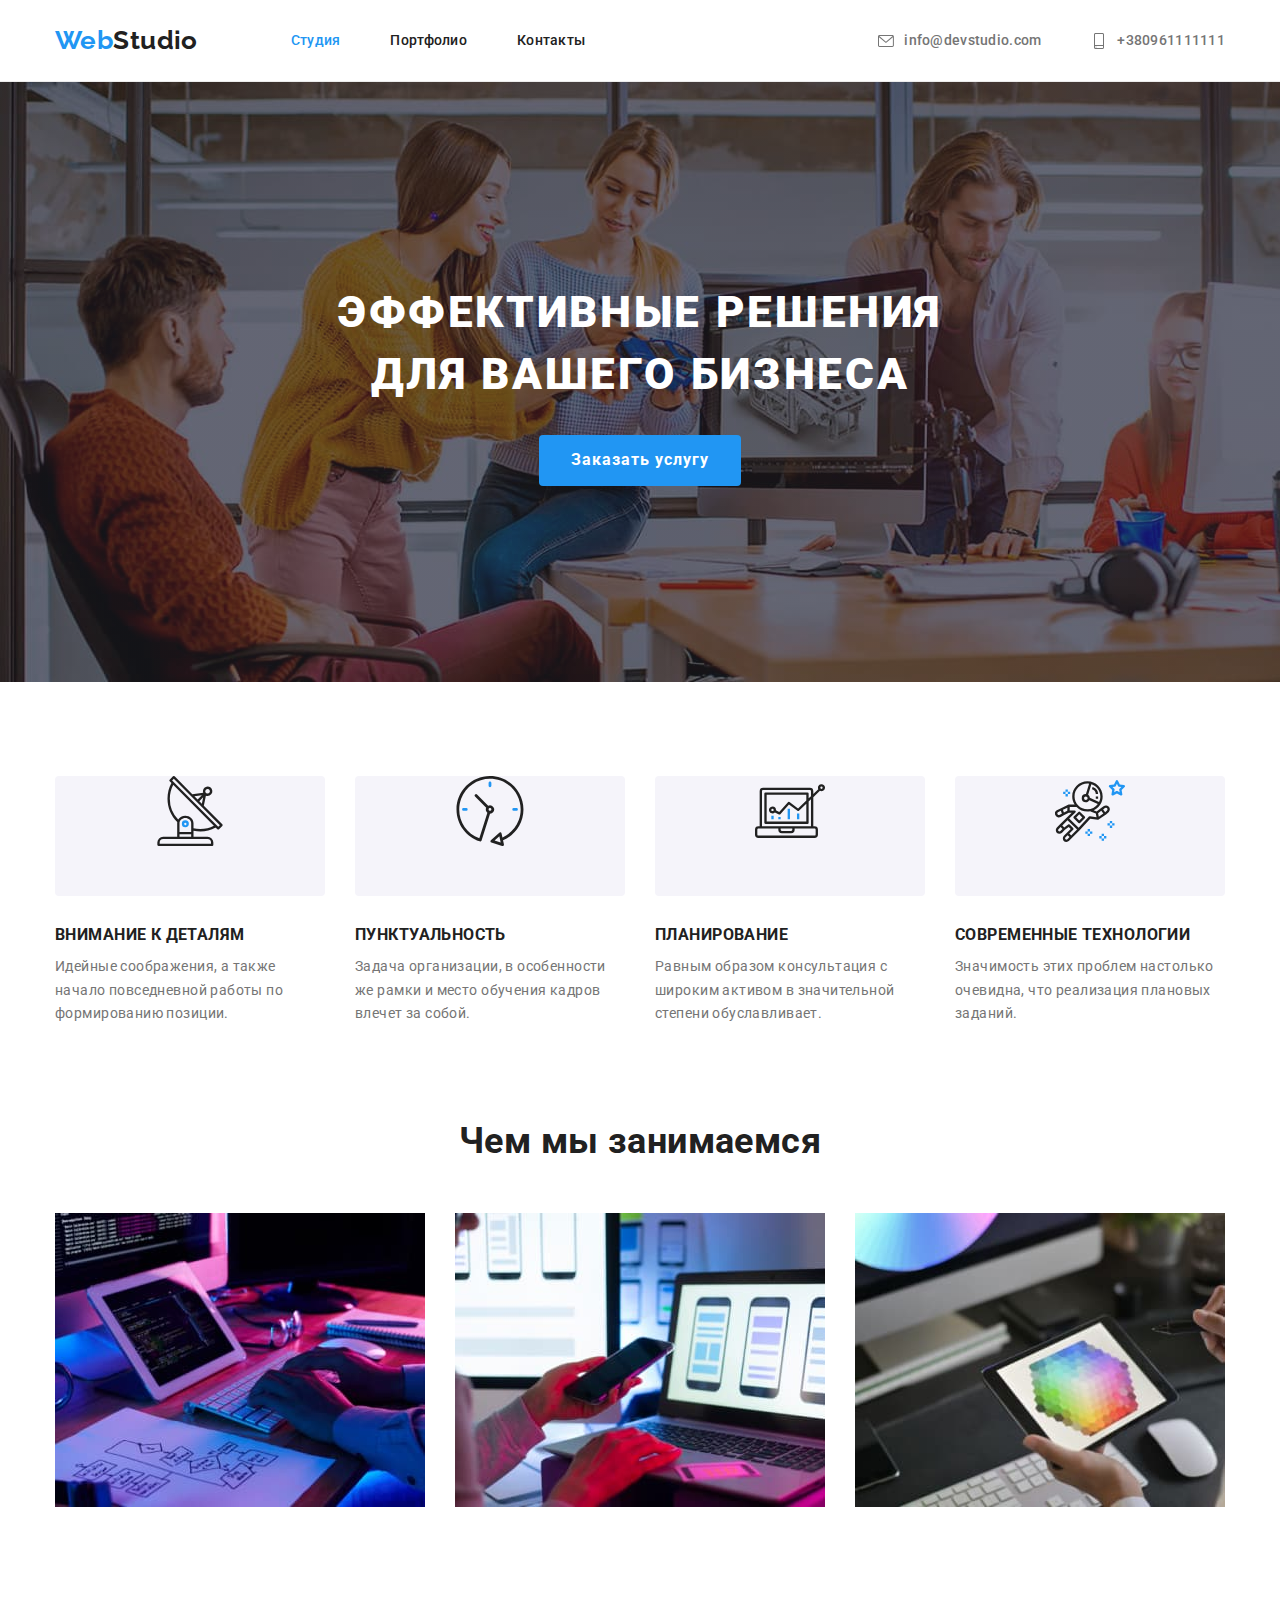
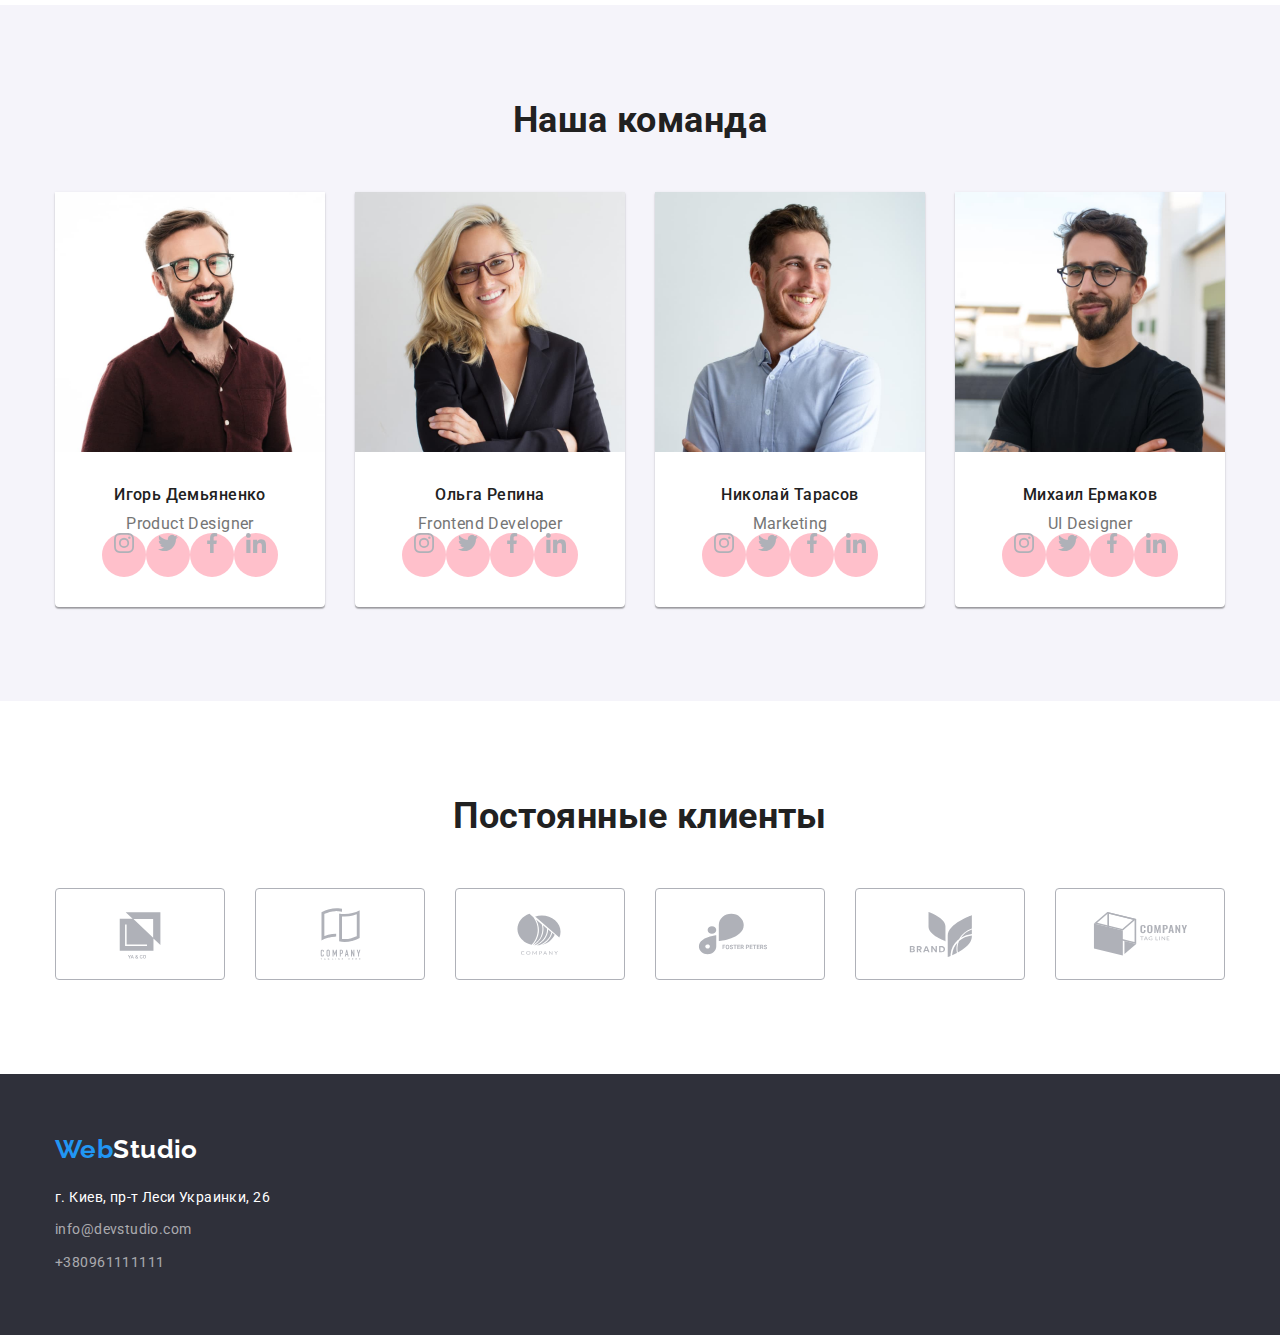
==== commit 3184361d: "зробив сайфтбар" ====
--- a/index.html
+++ b/index.html
@@ -127,6 +127,28 @@
                         <div class="team-description">
                             <h3 class="team-title-secondary">Игорь Демьяненко</h3>
                             <p class="team-text" lang="en">Product Designer</p>
+                            <div class="team-sitebar">
+                                <a class="team-link" href="">
+                                    <svg class="team-logo">
+                                        <use href="./images/symbol-defs.svg#icon-instagram"></use>
+                                    </svg>
+                                </a>
+                                <a class="team-link" href="">
+                                    <svg class="team-logo">
+                                        <use href="./images/symbol-defs.svg#icon-twitter"></use>
+                                    </svg>
+                                </a>
+                                <a class="team-link" href="">
+                                    <svg class="team-logo">
+                                        <use href="./images/symbol-defs.svg#icon-facebook"></use>
+                                    </svg>
+                                </a>
+                                <a class="team-link" href="">
+                                    <svg class="team-logo">
+                                        <use href="./images/symbol-defs.svg#icon-linkedin"></use>
+                                    </svg>
+                                </a>
+                            </div>
                         </div>
         
                     </li>
@@ -135,6 +157,28 @@
                         <div class="team-description">
                             <h3 class="team-title-secondary">Ольга Репина</h3>
                             <p class="team-text" lang="en">Frontend Developer</p>
+                            <div class="team-sitebar">
+                                <a class="team-link" href="">
+                                    <svg class="team-logo">
+                                        <use href="./images/symbol-defs.svg#icon-instagram"></use>
+                                    </svg>
+                                </a>
+                                <a class="team-link" href="">
+                                    <svg class="team-logo">
+                                        <use href="./images/symbol-defs.svg#icon-twitter"></use>
+                                    </svg>
+                                </a>
+                                <a class="team-link" href="">
+                                    <svg class="team-logo">
+                                        <use href="./images/symbol-defs.svg#icon-facebook"></use>
+                                    </svg>
+                                </a>
+                                <a class="team-link" href="">
+                                    <svg class="team-logo">
+                                        <use href="./images/symbol-defs.svg#icon-linkedin"></use>
+                                    </svg>
+                                </a>
+                            </div>
                         </div>
         
                     </li>
@@ -143,6 +187,28 @@
                         <div class="team-description">
                             <h3 class="team-title-secondary">Николай Тарасов</h3>
                             <p class="team-text" lang="en">Marketing</p>
+                            <div class="team-sitebar">
+                                <a class="team-link" href="">
+                                    <svg class="team-logo">
+                                        <use href="./images/symbol-defs.svg#icon-instagram"></use>
+                                    </svg>
+                                </a>
+                                <a class="team-link" href="">
+                                    <svg class="team-logo">
+                                        <use href="./images/symbol-defs.svg#icon-twitter"></use>
+                                    </svg>
+                                </a>
+                                <a class="team-link" href="">
+                                    <svg class="team-logo">
+                                        <use href="./images/symbol-defs.svg#icon-facebook"></use>
+                                    </svg>
+                                </a>
+                                <a class="team-link" href="">
+                                    <svg class="team-logo">
+                                        <use href="./images/symbol-defs.svg#icon-linkedin"></use>
+                                    </svg>
+                                </a>
+                            </div>
                         </div>
         
                     </li>
@@ -151,6 +217,28 @@
                         <div class="team-description">
                             <h3 class="team-title-secondary">Михаил Ермаков</h3>
                             <p class="team-text" lang="en">UI Designer</p>
+                            <div class="team-sitebar">
+                                <a class="team-link" href="">
+                                    <svg class="team-logo">
+                                        <use href="./images/symbol-defs.svg#icon-instagram"></use>
+                                    </svg>
+                                </a>
+                                <a class="team-link" href="">
+                                    <svg class="team-logo">
+                                        <use href="./images/symbol-defs.svg#icon-twitter"></use>
+                                    </svg>
+                                </a>
+                                <a class="team-link" href="">
+                                    <svg class="team-logo">
+                                        <use href="./images/symbol-defs.svg#icon-facebook"></use>
+                                    </svg>
+                                </a>
+                                <a class="team-link" href="">
+                                    <svg class="team-logo">
+                                        <use href="./images/symbol-defs.svg#icon-linkedin"></use>
+                                    </svg>
+                                </a>
+                            </div>
                         </div>
         
                     </li>
--- a/css/styles.css
+++ b/css/styles.css
@@ -28,10 +28,12 @@
   --hero-title-color: #ffffff;
   --team-pic-bg-color: #ffffff;
   --hero-background-color: #c4c4c4;
+  --main-partners-color: #afb1b8;
 }
 /* Стилизация Боди */
 body {
   background-color: var(--primary-background-color);
+  fill: var(--main-partners-color);
   color: var(--primary-text-color);
   font-family: Roboto, sans-serif;
   font-size: 14px;
@@ -341,6 +343,22 @@
   font-size: 16px;
   line-height: 1.2;
 }
+.team-sitebar {
+  display: inline-flex;
+}
+.team-link {
+  display: block;
+  width: 44px;
+  height: 44px;
+  padding: 0;
+  border: none;
+  border-radius: 50%;
+  background-color: pink;
+}
+.team-logo {
+  width: 20px;
+  height: 20px;
+}
 /* Стилизация наши партнеры */
 .partners {
   padding-top: 94px;
@@ -351,20 +369,31 @@
   align-items: center;
 }
 .partners-item {
+  /* width: 170px;
+  height: 92px;
+  border: 1px solid #afb1b8;
+  border-radius: 4px;
+  padding: 16px 32px; */
+  margin-right: 30px;
+}
+.partners-list .partners-item:last-child {
+  margin-right: 0px;
+}
+.partners-link {
+  display: block;
   width: 170px;
   height: 92px;
   border: 1px solid #afb1b8;
   border-radius: 4px;
   padding: 16px 32px;
-  margin-right: 30px;
-}
-.partners-list .partners-item:last-child {
-  margin-right: 0px;
-}
-.partners-link {
-  display: block;
-}
+}
+.partners-item .partners-link:hover,
+.partners-item .partners-link:focus {
+  fill: var(--accent-link-color);
+}
+
 .partners-icon {
+  /* fill: var(--main-partners-color); */
   width: 106px;
   height: 60px;
 }
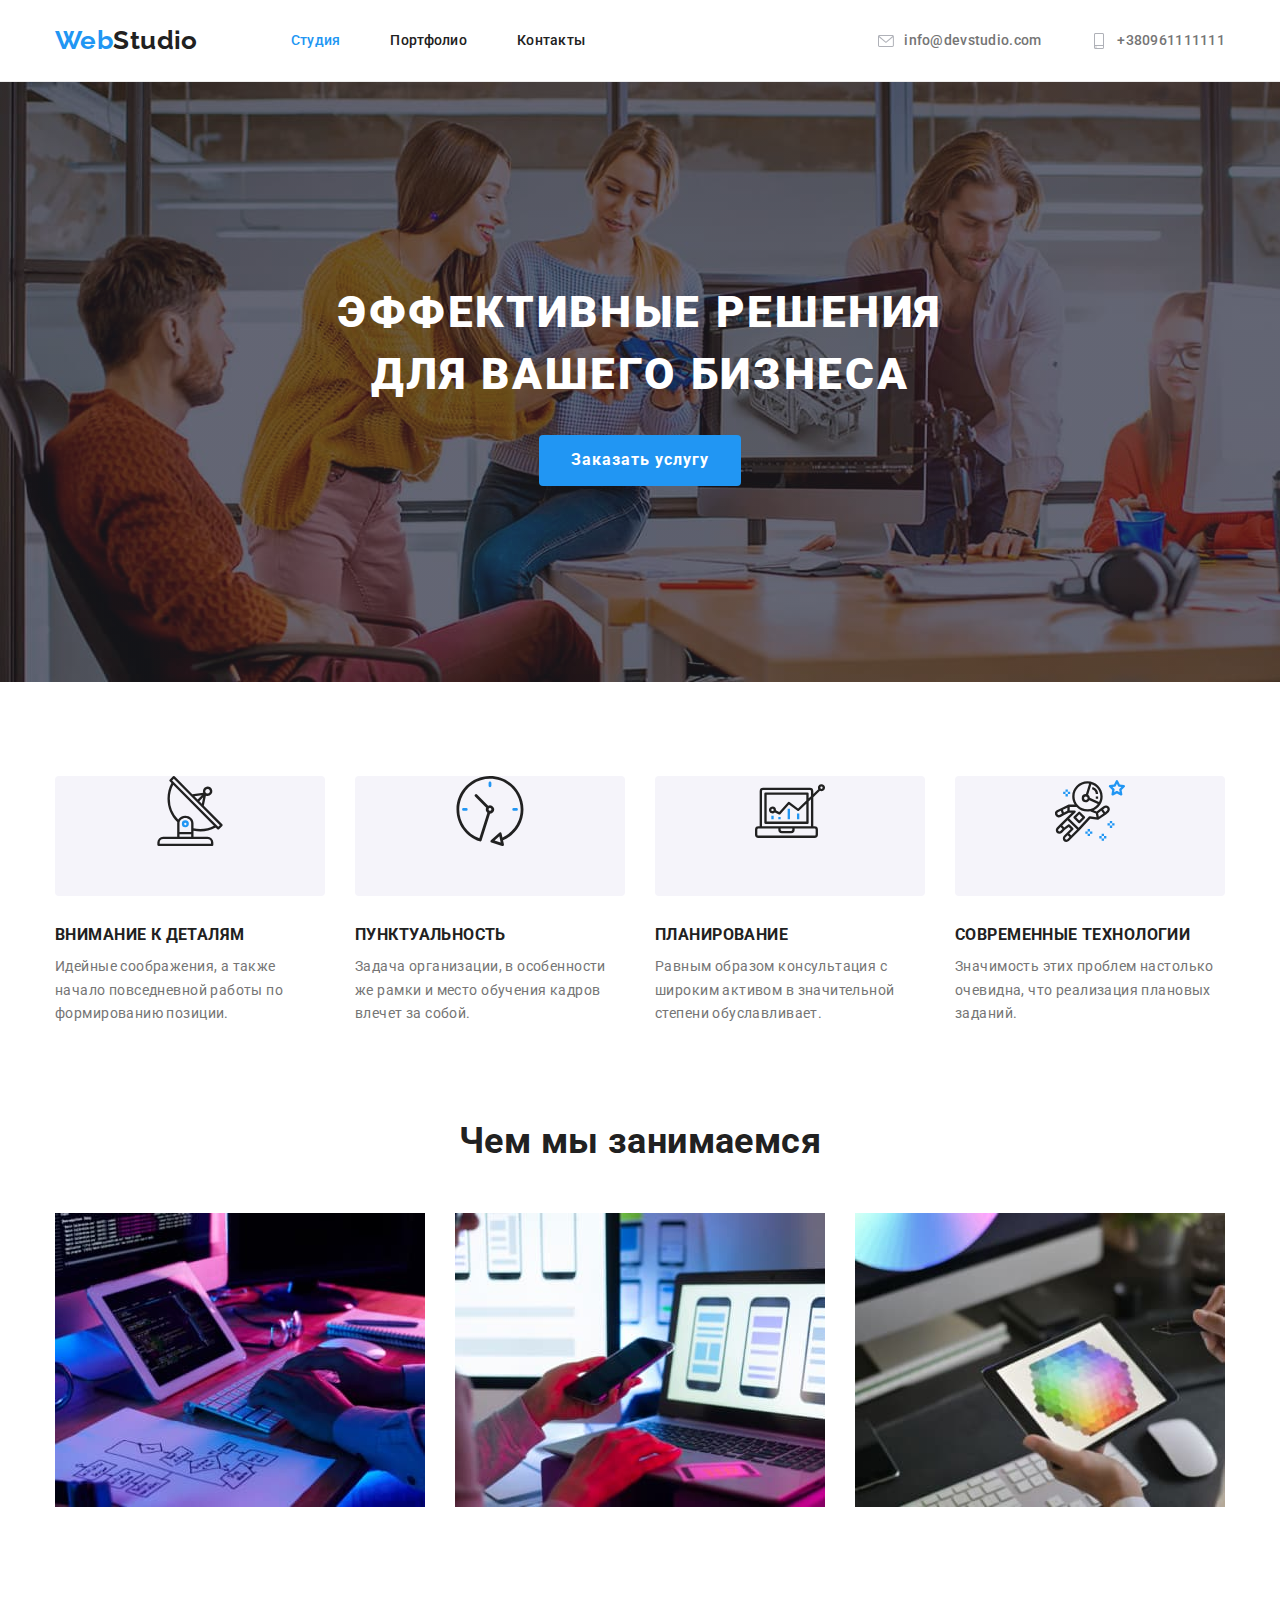
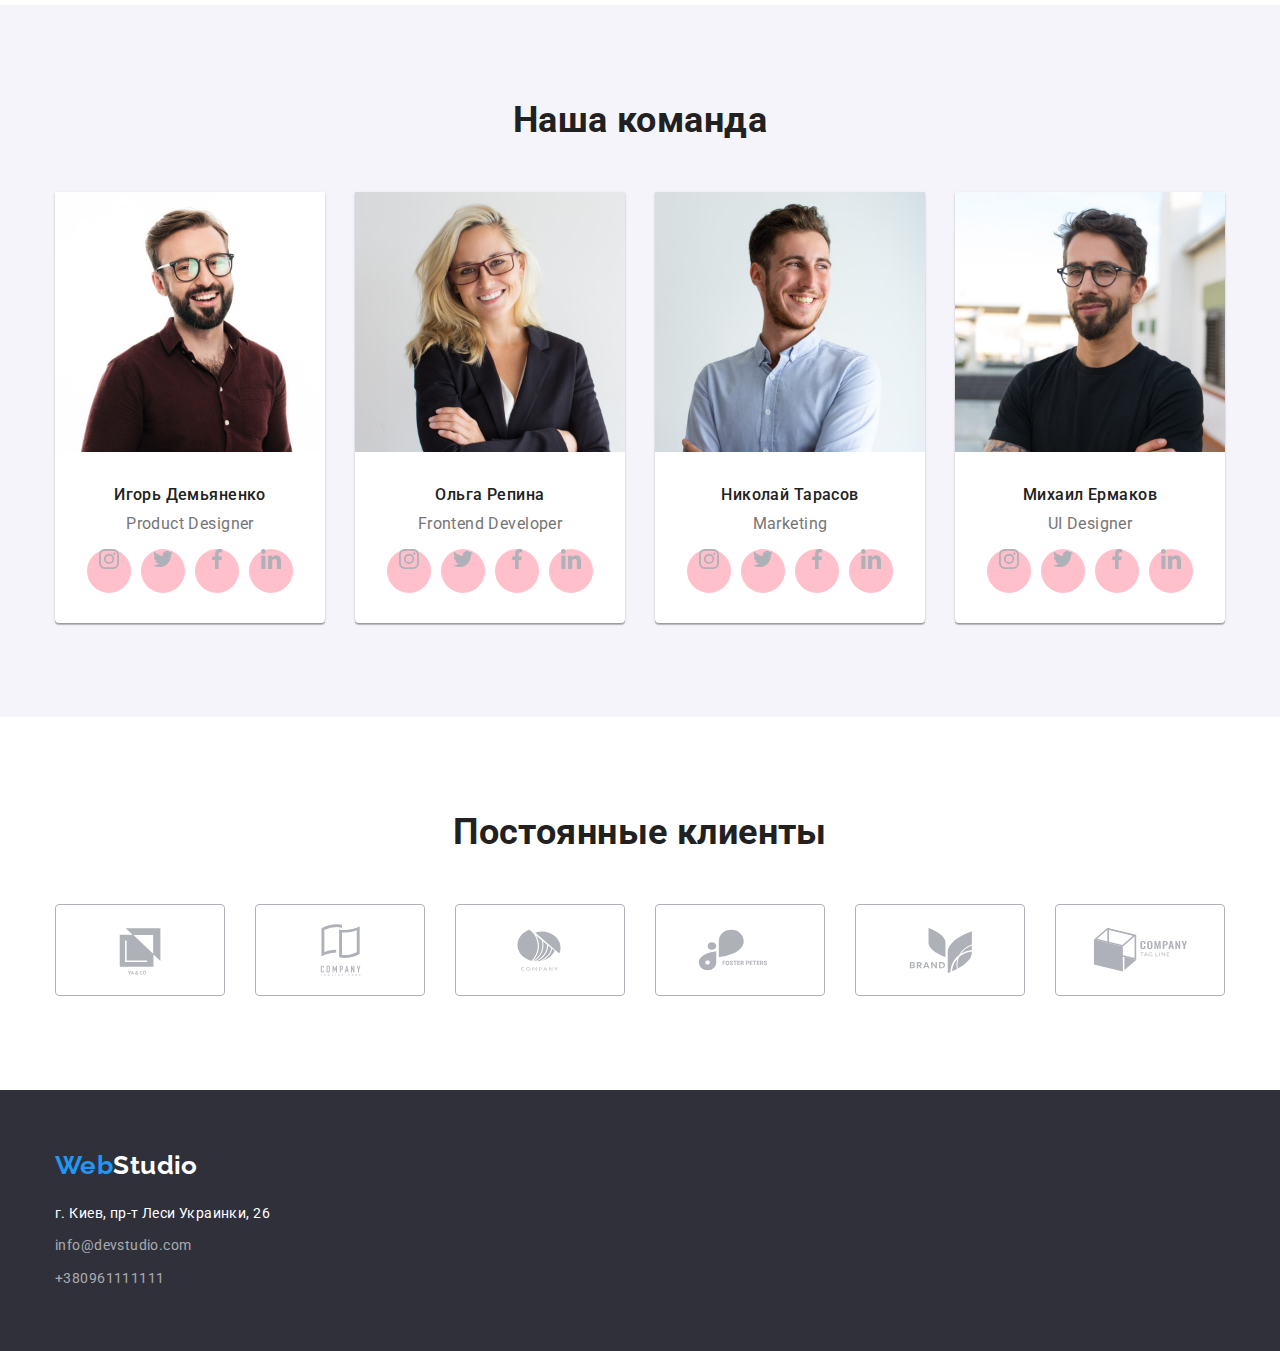
==== commit ce4c3377: "Почав робити футер" ====
--- a/index.html
+++ b/index.html
@@ -303,15 +303,17 @@
     <!-- Подвал -->
     <footer class="footer">
         <div class="conteiner">
-            <a class="footer-logo" href="index.html">Web<span class="footer-studio">Studio</span></a>
-            <address class="address">
-                <p class="address-text">г. Киев, пр-т Леси Украинки, 26</p>
-                <ul class="address-list">
-                    <li class="address-item"><a class="address-link" href="mailto:info@devstudio.com">info@devstudio.com</a>
-                    </li>
-                    <li class="address-item"><a class="address-link" href="tel:+380961111111">+380961111111</a></li>
-                </ul>
-            </address>
+            <div>
+                <a class="footer-logo" href="index.html">Web<span class="footer-studio">Studio</span></a>
+                <address class="address">
+                    <p class="address-text">г. Киев, пр-т Леси Украинки, 26</p>
+                    <ul class="address-list">
+                        <li class="address-item"><a class="address-link" href="mailto:info@devstudio.com">info@devstudio.com</a>
+                        </li>
+                        <li class="address-item"><a class="address-link" href="tel:+380961111111">+380961111111</a></li>
+                    </ul>
+                </address>
+            </div>
         </div>
         
     </footer>
--- a/css/styles.css
+++ b/css/styles.css
@@ -164,26 +164,8 @@
   width: 16px;
   height: 16px;
   margin-right: 10px;
-  fill: var(--auth-link-color);
-}
-.auth-link.auth-ikon:hover {
-  fill: var(--accent-link-color);
-}
-/* .auth-link::before{
-  content: "";
-  width: 20px;
-  height: 20px;
-  margin-right: 10px;
-  background-size: contain;
-  background-repeat: no-repeat;
-  background-position: center;
-}
-.mail-ikon::before{
-  background-image: url(../images/mail.svg);
-}
-.mobilephon-ikon::before{
-  background-image: url(../images/mobilephone.svg);
-} */
+}
+
 /* Стилизирует герои */
 .hero {
   background-color: var(--hero-background-color);
@@ -344,7 +326,9 @@
   line-height: 1.2;
 }
 .team-sitebar {
-  display: inline-flex;
+  display: flex;
+  justify-content: center;
+  margin-top: 16px;
 }
 .team-link {
   display: block;
@@ -353,7 +337,11 @@
   padding: 0;
   border: none;
   border-radius: 50%;
+  margin-right: 10px;
   background-color: pink;
+}
+.team-link:last-child {
+  margin-right: 0px;
 }
 .team-logo {
   width: 20px;
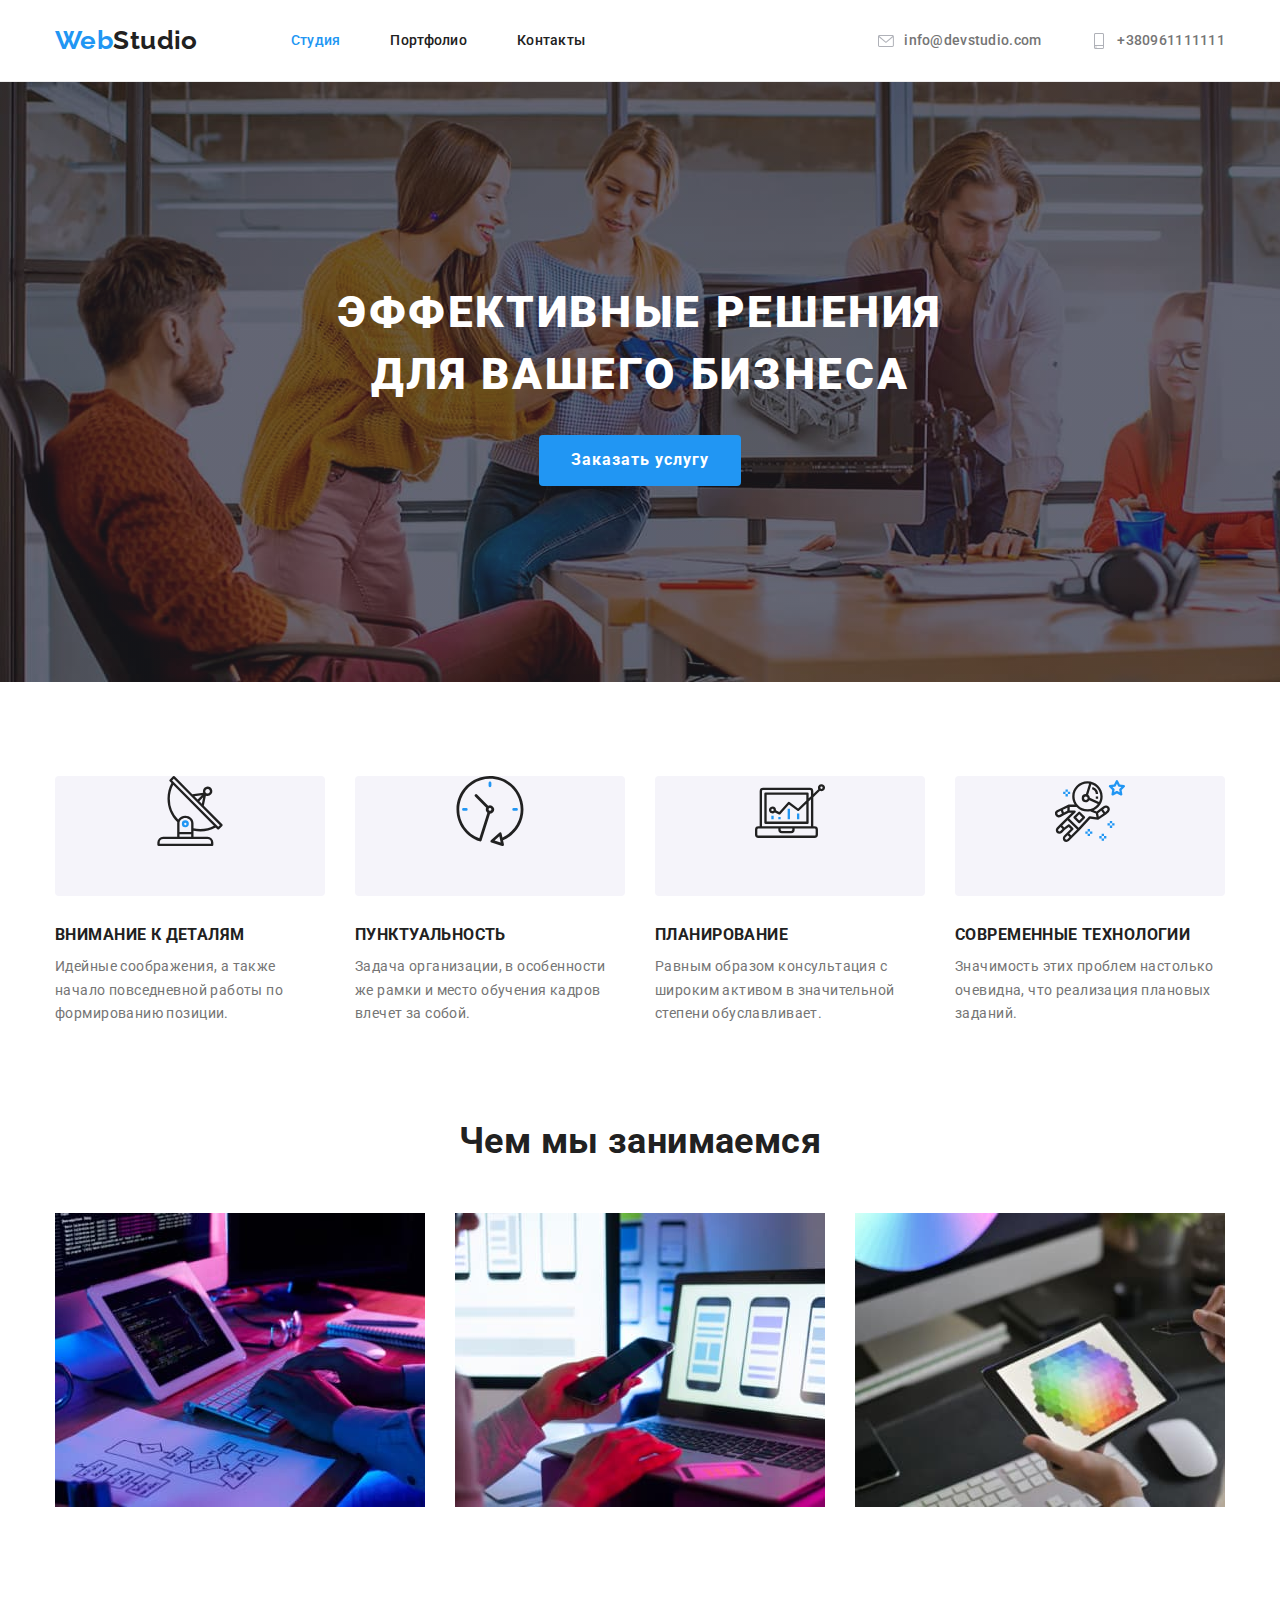
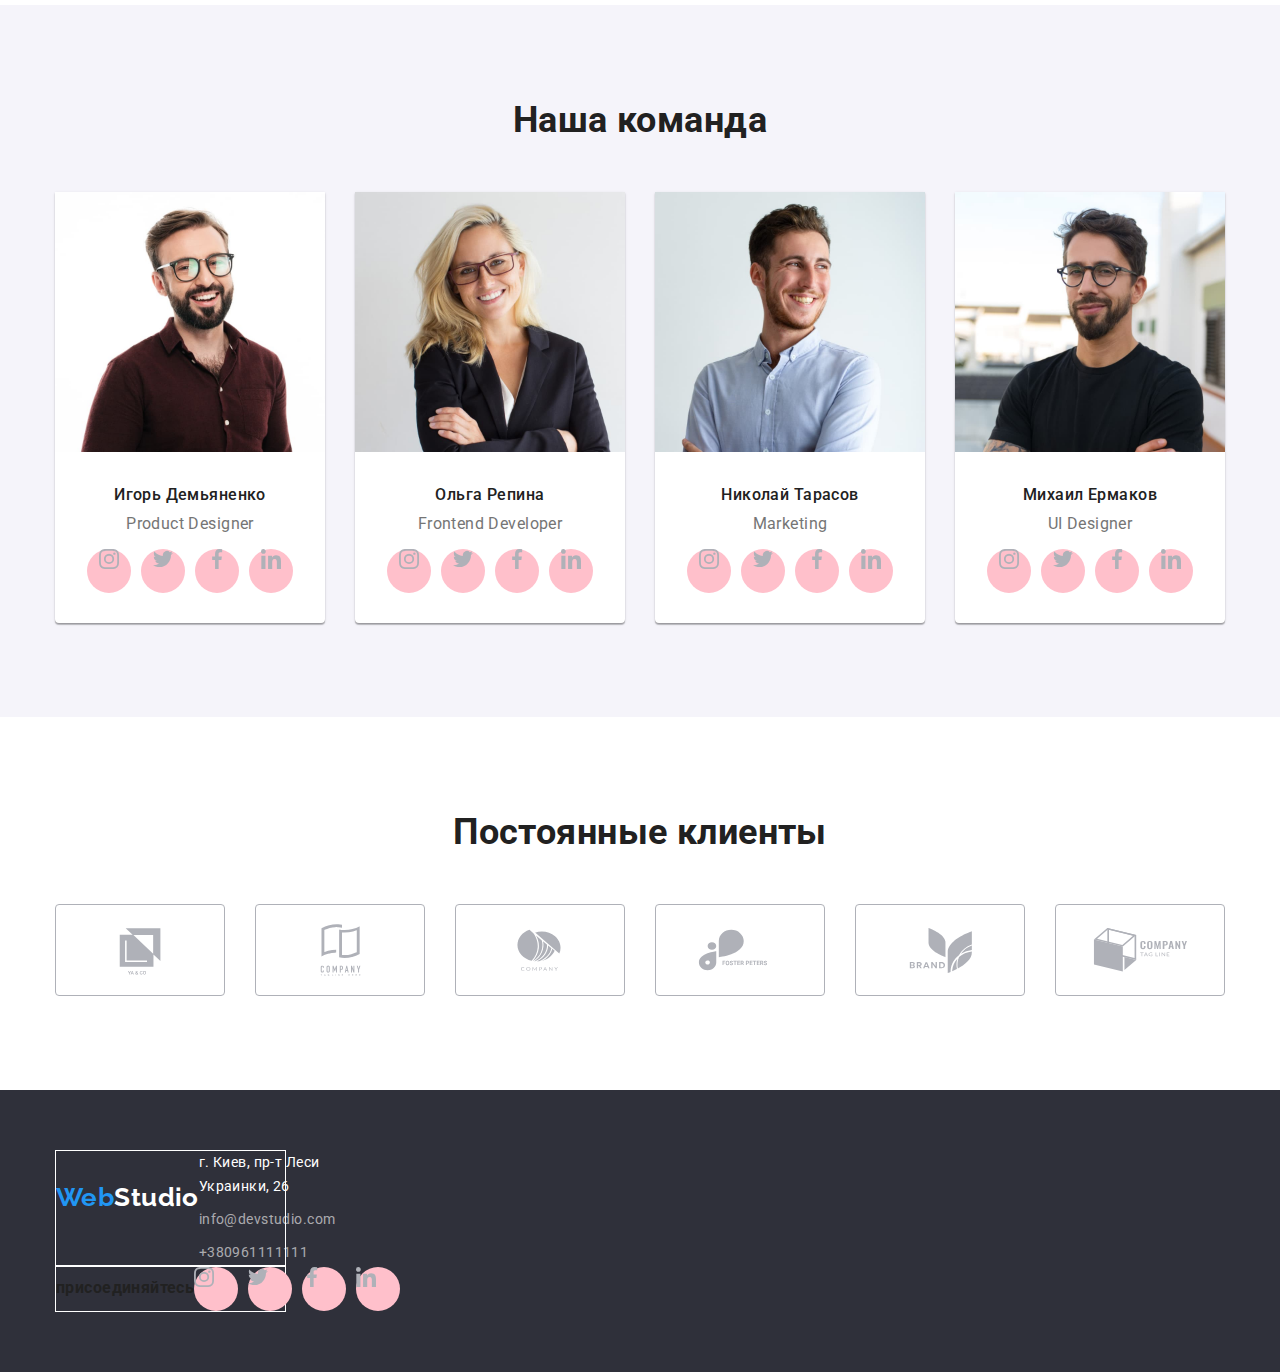
==== commit 67957597: "Работа над футером" ====
--- a/index.html
+++ b/index.html
@@ -44,7 +44,6 @@
                 </li>
             </ul>
         </div>
-        
     </header>
     <!-- Главный контент -->
     <main class="main-index">
@@ -101,7 +100,6 @@
                     </li>
                 </ul>
             </div>
-            
         </section>
         <!-- Чем мы занимаемся -->
         <section class="hobbi">
@@ -150,7 +148,6 @@
                                 </a>
                             </div>
                         </div>
-        
                     </li>
                     <li class="team-item">
                         <img class="team-pic" src="./images/repina.jpg" alt="Ольга Репина" width="270" height="260">
@@ -180,7 +177,6 @@
                                 </a>
                             </div>
                         </div>
-        
                     </li>
                     <li class="team-item">
                         <img class="team-pic" src="./images/tarasov.jpg" alt="Николай Тарасов" width="270" height="260">
@@ -210,7 +206,6 @@
                                 </a>
                             </div>
                         </div>
-        
                     </li>
                     <li class="team-item">
                         <img class="team-pic" src="./images/ermakov.jpg" alt="Михаил Ермаков" width="270" height="260">
@@ -240,7 +235,6 @@
                                 </a>
                             </div>
                         </div>
-        
                     </li>
                 </ul>
             </div>
@@ -303,7 +297,7 @@
     <!-- Подвал -->
     <footer class="footer">
         <div class="conteiner">
-            <div>
+            <div class="footer-description">
                 <a class="footer-logo" href="index.html">Web<span class="footer-studio">Studio</span></a>
                 <address class="address">
                     <p class="address-text">г. Киев, пр-т Леси Украинки, 26</p>
@@ -314,6 +308,40 @@
                     </ul>
                 </address>
             </div>
+            <div class="footer-description">
+                <h3>присоединяйтесь</h3>
+                <ul class="footer-sitebar">
+                    <li class="sitebar-list">
+                        <a class="sitebar-link" href="">
+                            <svg class="sitebar-svg">
+                                <use href="./images/symbol-defs.svg#icon-instagram"></use>
+                            </svg>
+                        </a>
+                    </li>
+                    <li>
+                        <a class="sitebar-link" href="">
+                            <svg class="sitebar-svg">
+                                <use href="./images/symbol-defs.svg#icon-twitter"></use>
+                            </svg>
+                        </a>
+                    </li>
+                    <li>
+                        <a class="sitebar-link" href="">
+                            <svg class="sitebar-svg">
+                                <use href="./images/symbol-defs.svg#icon-facebook"></use>
+                            </svg>
+                        </a>
+                    </li>
+                    <li>
+                        <a class="sitebar-link" href="">
+                            <svg class="sitebar-svg">
+                                <use href="./images/symbol-defs.svg#icon-linkedin"></use>
+                            </svg>
+                        </a>
+                    </li>
+                </ul>
+
+            </div>
         </div>
         
     </footer>
--- a/css/styles.css
+++ b/css/styles.css
@@ -436,6 +436,30 @@
 .address-list .address-item:last-child {
   margin-bottom: 0px;
 }
+/* Стилизация сайтбара футера */
+.footer-description {
+  display: flex;
+  width: 231px;
+  align-items: center;
+  border: 1px solid white;
+}
+.footer-sitebar {
+  display: flex;
+}
+.sitebar-link {
+  display: block;
+  width: 44px;
+  height: 44px;
+  padding: 0;
+  border: none;
+  border-radius: 50%;
+  margin-right: 10px;
+  background-color: pink;
+}
+.sitebar-svg {
+  width: 20px;
+  height: 20px;
+}
 /* Убираем заголовок портфолио */
 .portfolio-title {
   position: absolute;
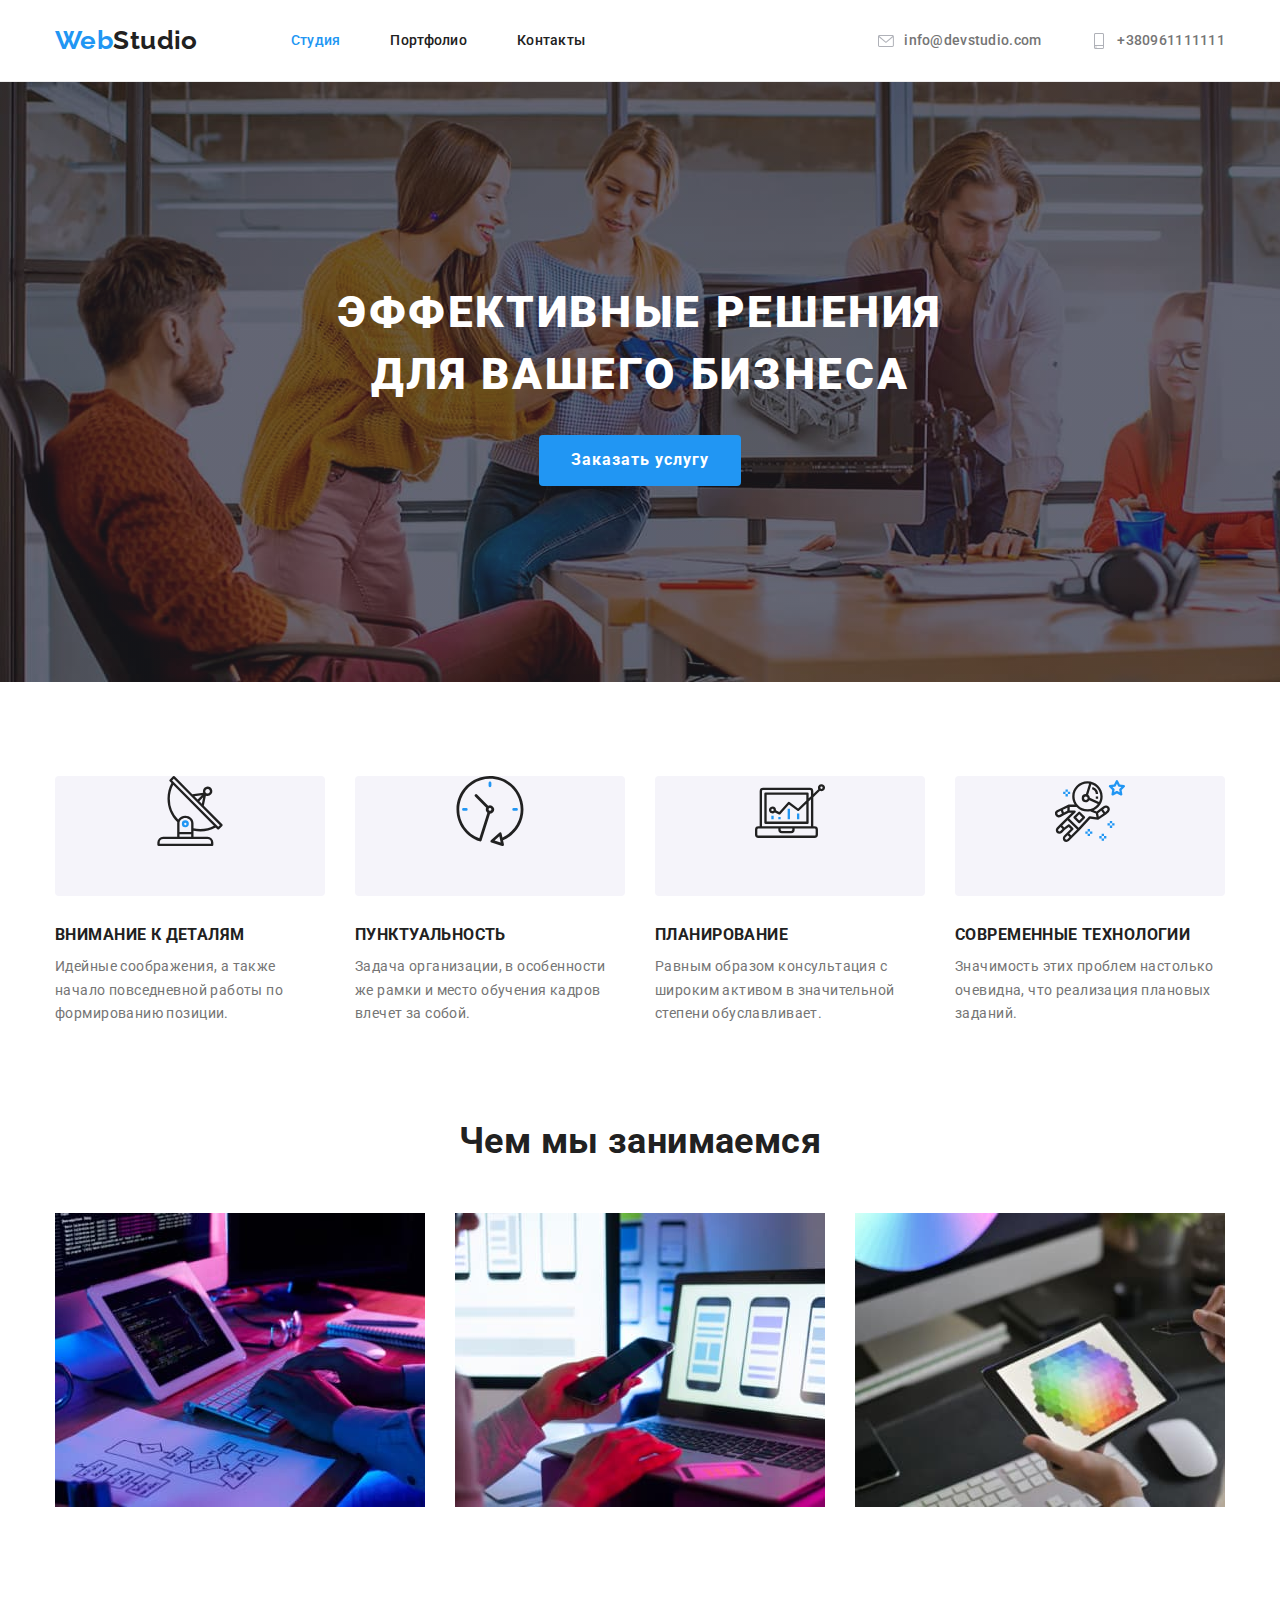
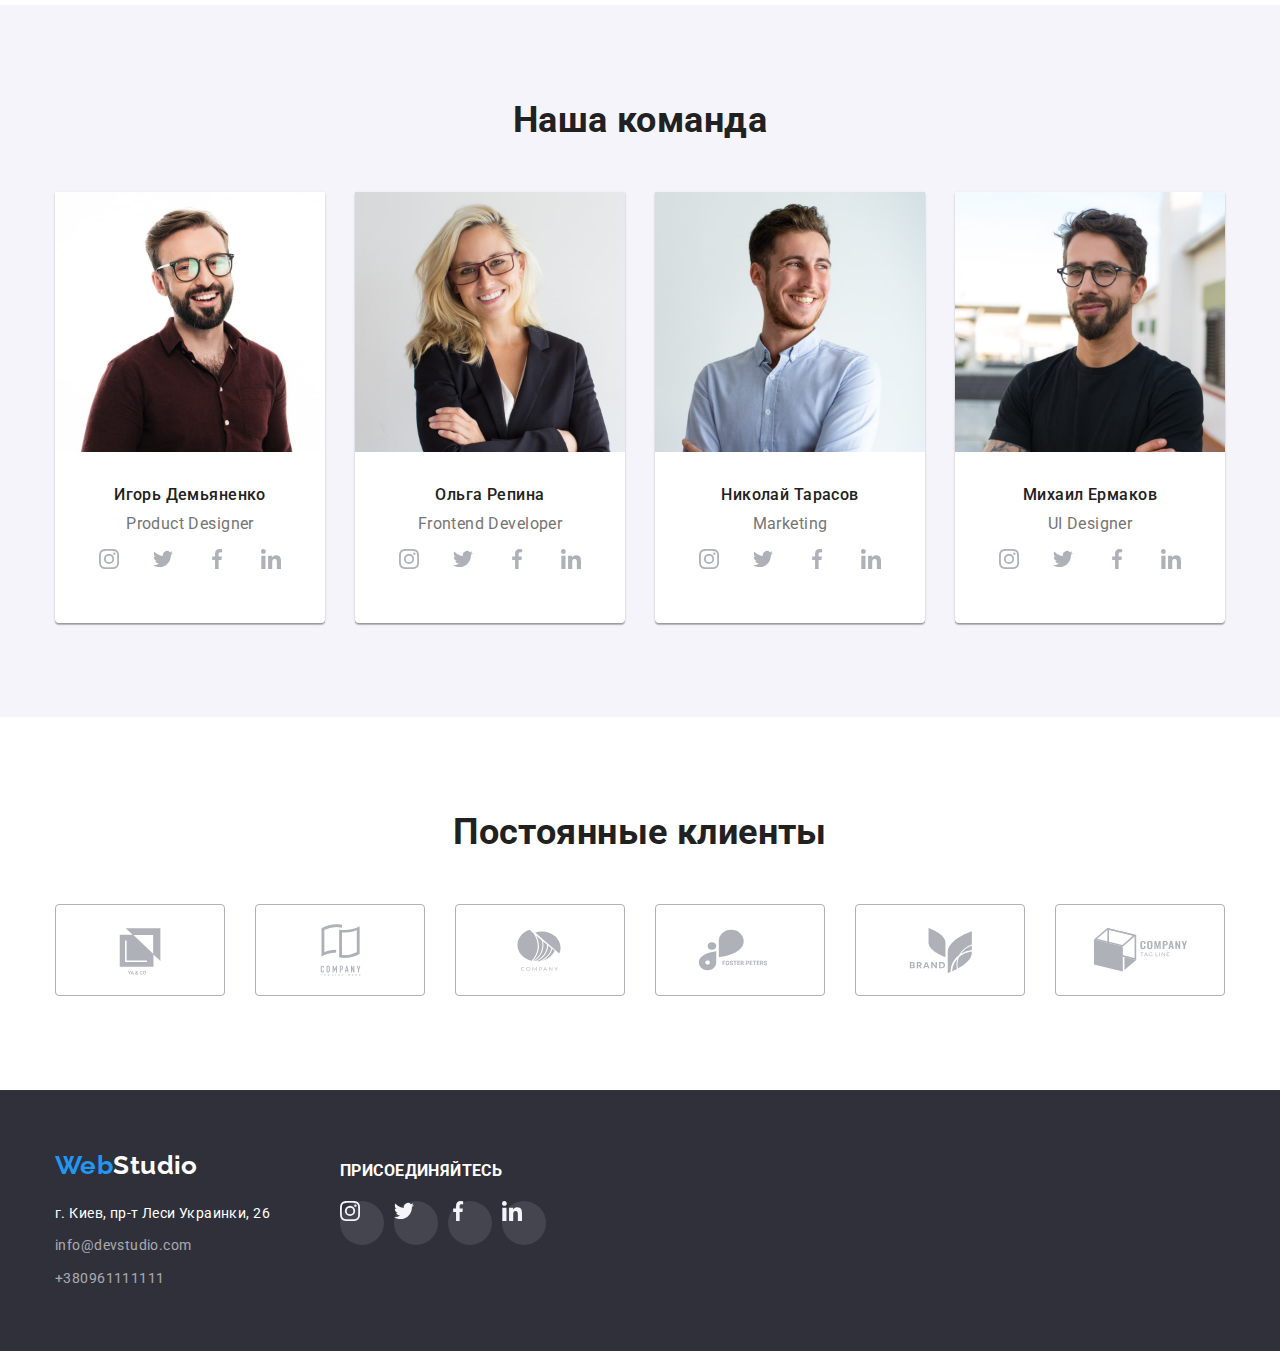
==== commit 66665cbd: "Сделал дз №4 но есть ошибки" ====
--- a/index.html
+++ b/index.html
@@ -296,7 +296,7 @@
     </main>
     <!-- Подвал -->
     <footer class="footer">
-        <div class="conteiner">
+        <div class="conteiner footer-sitebar">
             <div class="footer-description">
                 <a class="footer-logo" href="index.html">Web<span class="footer-studio">Studio</span></a>
                 <address class="address">
@@ -308,8 +308,8 @@
                     </ul>
                 </address>
             </div>
-            <div class="footer-description">
-                <h3>присоединяйтесь</h3>
+            <div class="sitebar-description">
+                <h3 class="sitebar-title">присоединяйтесь</h3>
                 <ul class="footer-sitebar">
                     <li class="sitebar-list">
                         <a class="sitebar-link" href="">
@@ -318,21 +318,21 @@
                             </svg>
                         </a>
                     </li>
-                    <li>
+                    <li class="sitebar-list">
                         <a class="sitebar-link" href="">
                             <svg class="sitebar-svg">
                                 <use href="./images/symbol-defs.svg#icon-twitter"></use>
                             </svg>
                         </a>
                     </li>
-                    <li>
+                    <li class="sitebar-list">
                         <a class="sitebar-link" href="">
                             <svg class="sitebar-svg">
                                 <use href="./images/symbol-defs.svg#icon-facebook"></use>
                             </svg>
                         </a>
                     </li>
-                    <li>
+                    <li class="sitebar-list">
                         <a class="sitebar-link" href="">
                             <svg class="sitebar-svg">
                                 <use href="./images/symbol-defs.svg#icon-linkedin"></use>
--- a/css/styles.css
+++ b/css/styles.css
@@ -29,6 +29,7 @@
   --team-pic-bg-color: #ffffff;
   --hero-background-color: #c4c4c4;
   --main-partners-color: #afb1b8;
+  --sitebar-title-color: #ffffff;
 }
 /* Стилизация Боди */
 body {
@@ -338,7 +339,10 @@
   border: none;
   border-radius: 50%;
   margin-right: 10px;
-  background-color: pink;
+}
+.team-link:hover,
+.team-link:focus {
+  background-color: var(--accent-link-color);
 }
 .team-link:last-child {
   margin-right: 0px;
@@ -346,6 +350,11 @@
 .team-logo {
   width: 20px;
   height: 20px;
+  fill: var(--main-partners-color);
+}
+.team-link .team-logo:hover,
+.team-link .team-logo:focus {
+  fill: var(--hero-title-color);
 }
 /* Стилизация наши партнеры */
 .partners {
@@ -357,11 +366,6 @@
   align-items: center;
 }
 .partners-item {
-  /* width: 170px;
-  height: 92px;
-  border: 1px solid #afb1b8;
-  border-radius: 4px;
-  padding: 16px 32px; */
   margin-right: 30px;
 }
 .partners-list .partners-item:last-child {
@@ -377,13 +381,17 @@
 }
 .partners-item .partners-link:hover,
 .partners-item .partners-link:focus {
-  fill: var(--accent-link-color);
+  border: 1px solid var(--accent-link-color);
 }
 
 .partners-icon {
-  /* fill: var(--main-partners-color); */
+  fill: var(--main-partners-color);
   width: 106px;
   height: 60px;
+}
+.partners-icon:hover,
+.partners-icon:focus {
+  fill: var(--accent-link-color);
 }
 /* Стилизация футтер */
 .footer {
@@ -437,14 +445,32 @@
   margin-bottom: 0px;
 }
 /* Стилизация сайтбара футера */
+.conteiner .footer-sitebar {
+  display: flex;
+  align-items: center;
+}
 .footer-description {
-  display: flex;
-  width: 231px;
-  align-items: center;
-  border: 1px solid white;
+  margin-right: 70px;
 }
 .footer-sitebar {
   display: flex;
+}
+.sitebar-description {
+}
+.sitebar-title {
+  font-style: normal;
+  line-height: 1.14;
+  text-transform: uppercase;
+  color: var(--sitebar-title-color);
+  padding-top: 12px;
+  margin-bottom: 20px;
+}
+
+.sitebar-list {
+  margin-right: 10px;
+}
+.sitebar-list:last-child {
+  margin-right: 0px;
 }
 .sitebar-link {
   display: block;
@@ -453,12 +479,16 @@
   padding: 0;
   border: none;
   border-radius: 50%;
-  margin-right: 10px;
-  background-color: pink;
+  background-color: rgba(255, 255, 255, 0.1);
+}
+.sitebar-link:hover,
+.sitebar-link:focus {
+  background-color: var(--accent-link-color);
 }
 .sitebar-svg {
   width: 20px;
   height: 20px;
+  fill: var(--btn-primari-btg-color);
 }
 /* Убираем заголовок портфолио */
 .portfolio-title {
@@ -506,13 +536,15 @@
 .filter-btn:focus {
   background-color: var(--btn-secondary-btg-color);
   color: var(--btn-secondary-text-color);
+  box-shadow: 0px 3px 1px rgba(0, 0, 0, 0.1), 0px 1px 2px rgba(0, 0, 0, 0.08),
+    0px 2px 2px rgba(0, 0, 0, 0.12);
 }
 .filter-list .filter-btn.current {
   background-color: var(--btn-secondary-btg-color);
   color: var(--btn-secondary-text-color);
 }
 .filter-list {
-  padding-bottom: 50px;
+  margin-bottom: 50px;
 }
 /* Стилизация портфолио */
 .portfolio-list {
@@ -524,8 +556,16 @@
   margin-right: 30px;
   margin-bottom: 30px;
 }
+.portfolio-item:hover,
+.portfolio-item:focus {
+  box-shadow: 0px 1px 1px rgba(0, 0, 0, 0.12), 0px 4px 4px rgba(0, 0, 0, 0.06),
+    1px 4px 6px rgba(0, 0, 0, 0.16);
+}
 .portfolio-description {
-  padding: 20px 24px 20px 24px;
+  padding-top: 20px;
+  padding-right: 24px;
+  padding-bottom: 20px;
+  padding-left: 24px;
   border-right-width: 1px;
   border-right-style: solid;
   border-right-color: #eeeeee;
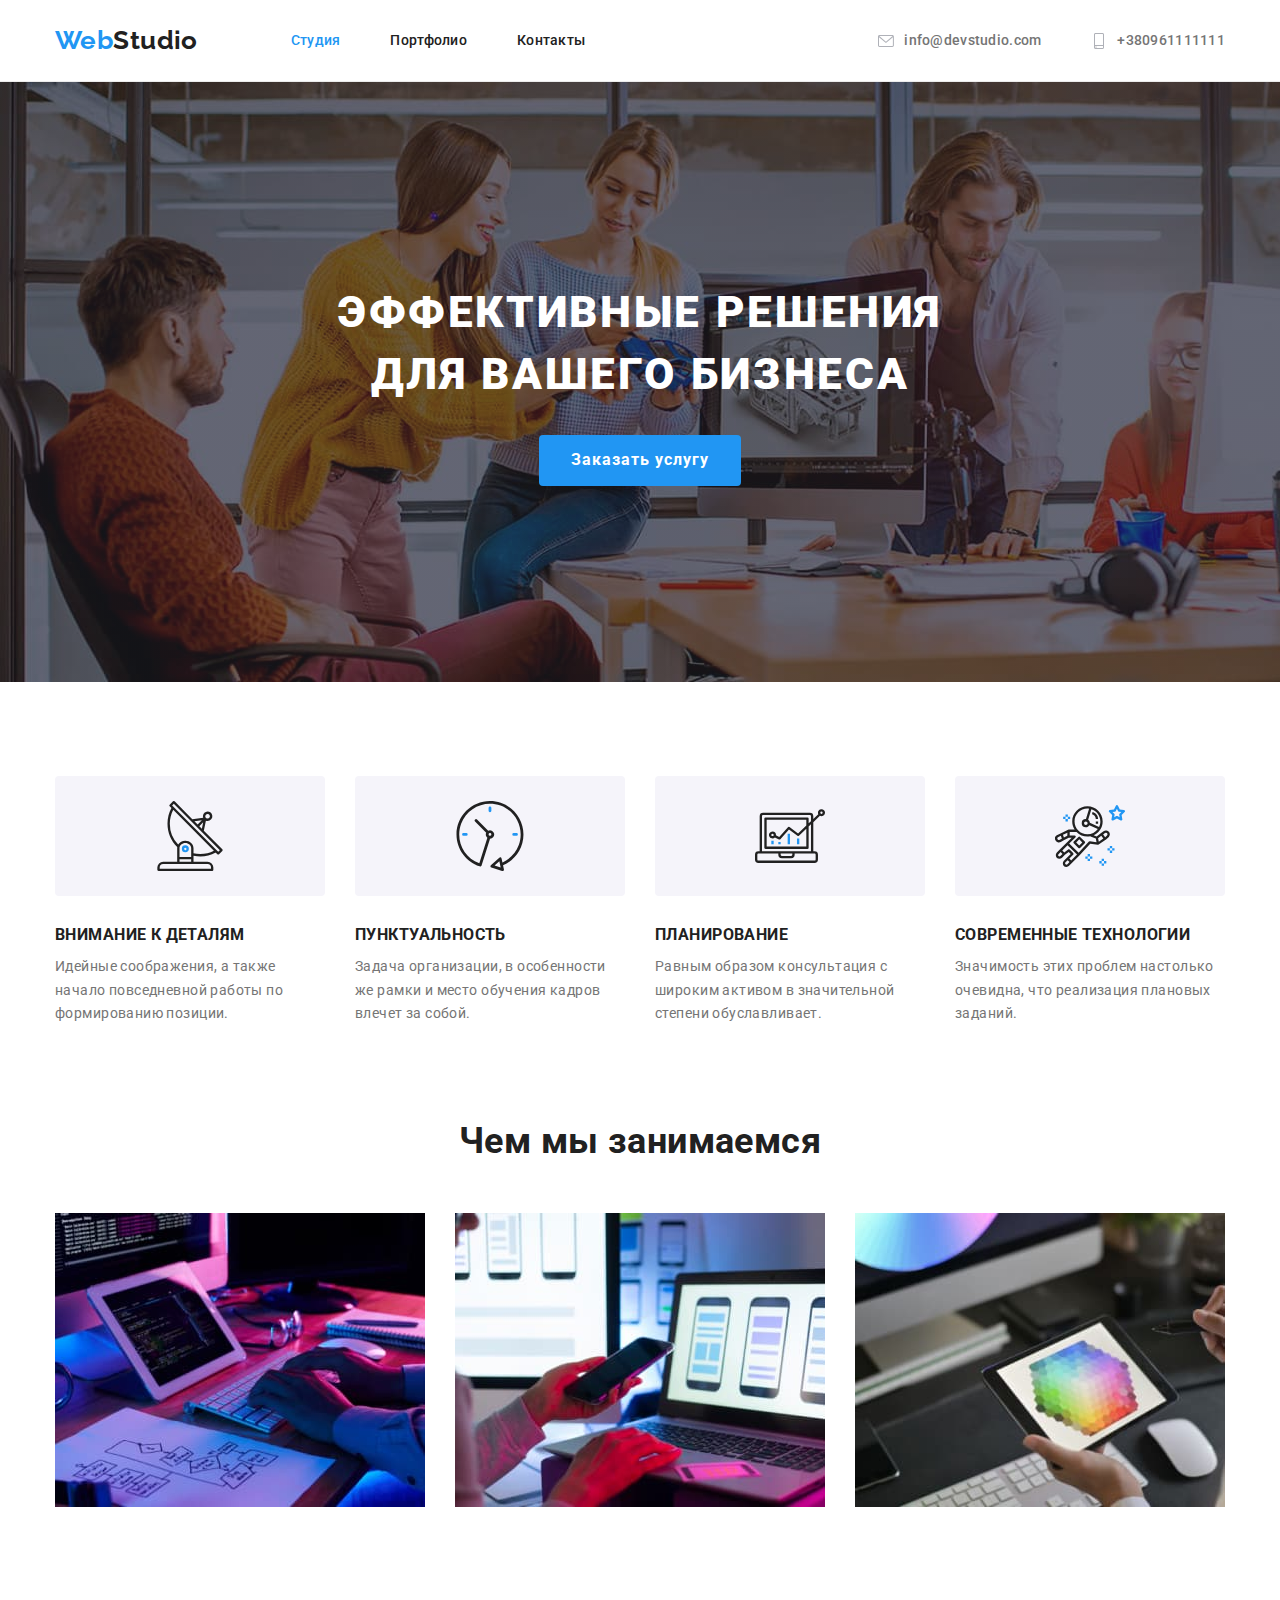
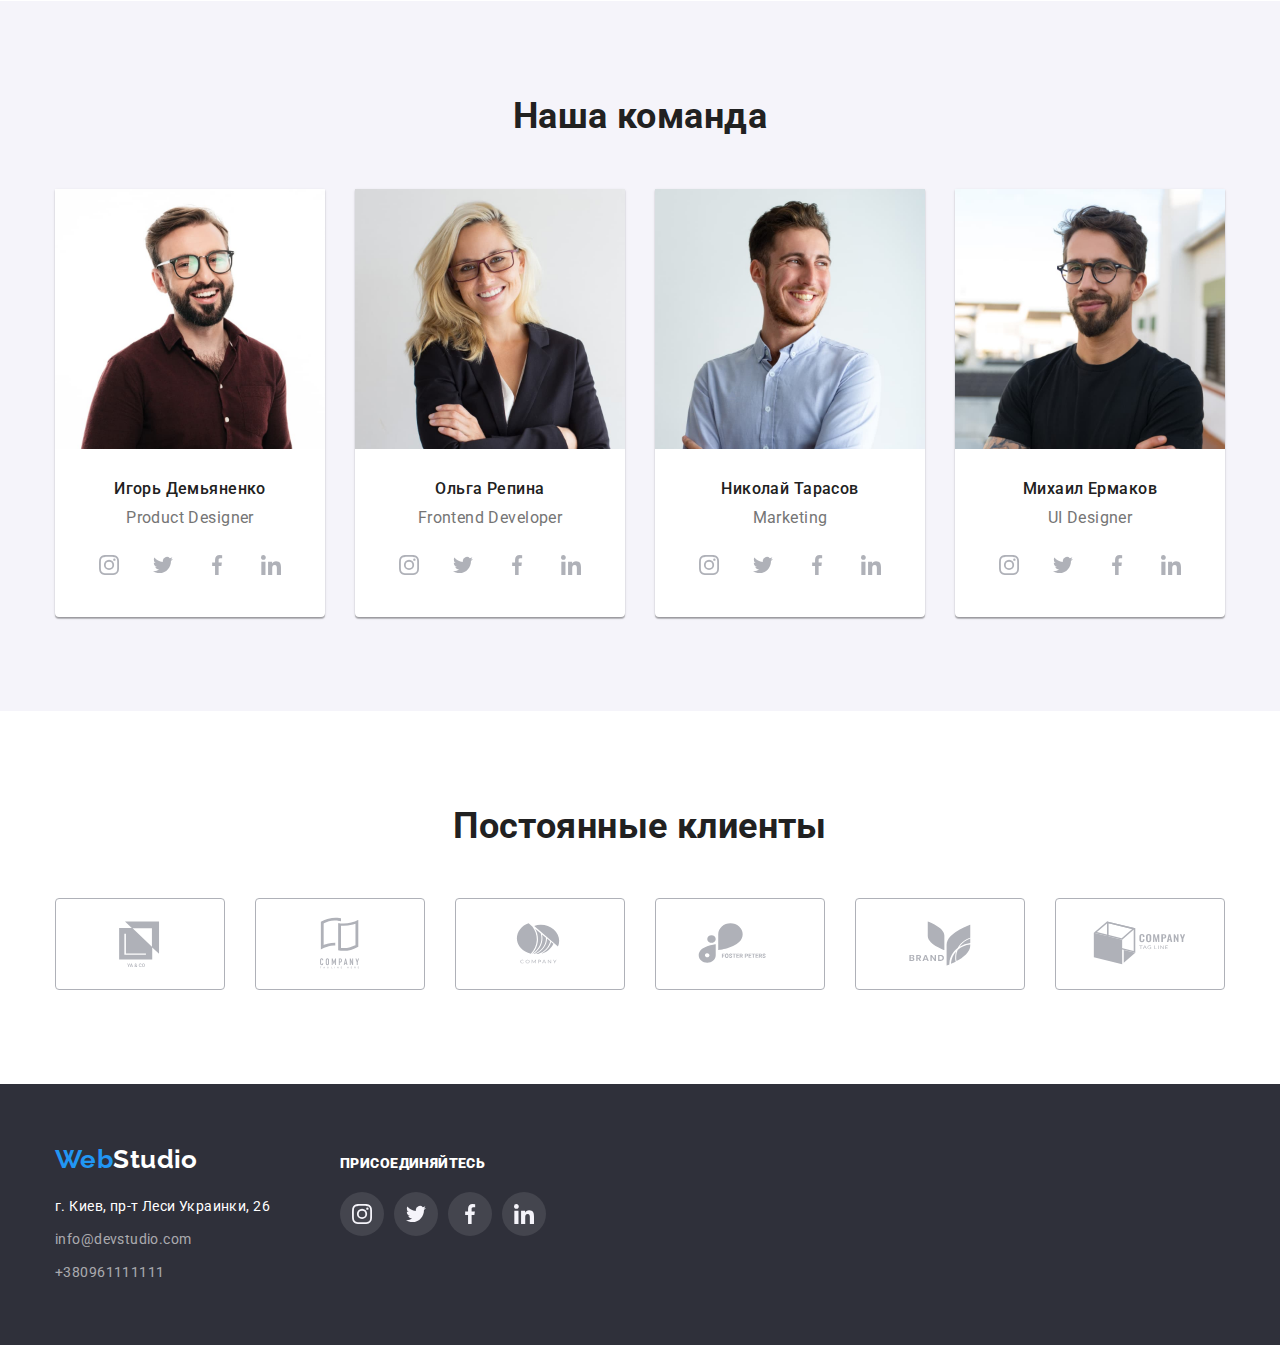
==== commit e34f67a8: "Исправил ошибки ДЗ №4 2.0" ====
--- a/index.html
+++ b/index.html
@@ -106,11 +106,14 @@
             <div class="conteiner">
                 <h2 class="section-title">Чем мы занимаемся</h2>
                 <ul class="work-list">
-                    <li class="work-item"><img class="work-pic" src="./images/image1.jpg" alt="Планшет с клавиатурой" width="370" height="294">
-                    </li>
-                    <li class="work-item"><img class="work-pic" src="./images/image2.jpg" alt="Ноутбук с мобильным телефоном" width="370" height="294">
-                    </li>
-                    <li class="work-item"><img class="work-pic" src="./images/image3.jpg" alt="Планшет" width="370" height="294">
+                    <li class="work-item">
+                        <img class="work-pic" src="./images/image1.jpg" alt="Планшет с клавиатурой" width="370" height="294">
+                    </li>
+                    <li class="work-item">
+                        <img class="work-pic" src="./images/image2.jpg" alt="Ноутбук с мобильным телефоном" width="370" height="294">
+                    </li>
+                    <li class="work-item">
+                        <img class="work-pic" src="./images/image3.jpg" alt="Планшет" width="370" height="294">
                     </li>
                 </ul>
             </div>
@@ -309,7 +312,7 @@
                 </address>
             </div>
             <div class="sitebar-description">
-                <h3 class="sitebar-title">присоединяйтесь</h3>
+                <strong class="sitebar-title">присоединяйтесь</strong>
                 <ul class="footer-sitebar">
                     <li class="sitebar-list">
                         <a class="sitebar-link" href="">
--- a/css/styles.css
+++ b/css/styles.css
@@ -244,13 +244,20 @@
 .benefits-item {
   margin-right: 30px;
 }
+.benefits-item:last-child {
+  margin-right: 0px;
+}
 .benefits-ikon {
+  display: flex;
+  justify-content: center;
+  align-items: center;
   height: 120px;
   background: #f5f4fa;
   border-radius: 4px;
   margin-bottom: 30px;
   text-align: center;
 }
+
 .benefits-img {
   width: 70px;
   height: 70px;
@@ -283,6 +290,11 @@
 }
 .work-list .work-item:last-child {
   margin-right: 0px;
+}
+.work-pic {
+  display: block;
+  max-width: 100%;
+  height: auto;
 }
 
 /* Стилизация наша команда */
@@ -303,6 +315,11 @@
   border-radius: 0px 0px 4px 4px;
   margin-right: 30px;
 }
+.team-pic {
+  display: block;
+  max-width: 100%;
+  height: auto;
+}
 .team-list .team-item:last-child {
   margin-right: 0px;
 }
@@ -325,14 +342,18 @@
   font-weight: normal;
   font-size: 16px;
   line-height: 1.2;
+  margin-bottom: 16px;
 }
 .team-sitebar {
   display: flex;
   justify-content: center;
-  margin-top: 16px;
+  align-content: center;
 }
 .team-link {
-  display: block;
+  display: flex;
+  justify-content: center;
+  align-items: center;
+  color: var(--main-partners-color);
   width: 44px;
   height: 44px;
   padding: 0;
@@ -340,22 +361,20 @@
   border-radius: 50%;
   margin-right: 10px;
 }
+.team-logo {
+  fill: currentColor;
+  width: 20px;
+  height: 20px;
+}
 .team-link:hover,
 .team-link:focus {
+  color: var(--sitebar-title-color);
   background-color: var(--accent-link-color);
 }
 .team-link:last-child {
   margin-right: 0px;
 }
-.team-logo {
-  width: 20px;
-  height: 20px;
-  fill: var(--main-partners-color);
-}
-.team-link .team-logo:hover,
-.team-link .team-logo:focus {
-  fill: var(--hero-title-color);
-}
+
 /* Стилизация наши партнеры */
 .partners {
   padding-top: 94px;
@@ -372,26 +391,26 @@
   margin-right: 0px;
 }
 .partners-link {
-  display: block;
+  display: flex;
+  justify-content: center;
+  align-items: center;
+  color: var(--main-partners-color);
   width: 170px;
   height: 92px;
-  border: 1px solid #afb1b8;
+  border: 1px solid var(--main-partners-color);
   border-radius: 4px;
   padding: 16px 32px;
 }
 .partners-item .partners-link:hover,
 .partners-item .partners-link:focus {
+  color: var(--accent-link-color);
   border: 1px solid var(--accent-link-color);
 }
 
 .partners-icon {
-  fill: var(--main-partners-color);
+  fill: currentColor;
   width: 106px;
   height: 60px;
-}
-.partners-icon:hover,
-.partners-icon:focus {
-  fill: var(--accent-link-color);
 }
 /* Стилизация футтер */
 .footer {
@@ -454,15 +473,16 @@
 }
 .footer-sitebar {
   display: flex;
+  align-items: baseline;
 }
 .sitebar-description {
 }
 .sitebar-title {
+  display: block;
   font-style: normal;
   line-height: 1.14;
   text-transform: uppercase;
   color: var(--sitebar-title-color);
-  padding-top: 12px;
   margin-bottom: 20px;
 }
 
@@ -473,7 +493,9 @@
   margin-right: 0px;
 }
 .sitebar-link {
-  display: block;
+  display: flex;
+  justify-content: center;
+  align-items: center;
   width: 44px;
   height: 44px;
   padding: 0;
@@ -490,6 +512,7 @@
   height: 20px;
   fill: var(--btn-primari-btg-color);
 }
+/* Стилизация портфолио */
 /* Убираем заголовок портфолио */
 .portfolio-title {
   position: absolute;
@@ -546,7 +569,7 @@
 .filter-list {
   margin-bottom: 50px;
 }
-/* Стилизация портфолио */
+/* Стилизация портфолио-листа */
 .portfolio-list {
   display: flex;
   flex-wrap: wrap;
@@ -556,10 +579,10 @@
   margin-right: 30px;
   margin-bottom: 30px;
 }
-.portfolio-item:hover,
-.portfolio-item:focus {
-  box-shadow: 0px 1px 1px rgba(0, 0, 0, 0.12), 0px 4px 4px rgba(0, 0, 0, 0.06),
-    1px 4px 6px rgba(0, 0, 0, 0.16);
+.portfolio-pic {
+  display: block;
+  max-width: 100%;
+  height: auto;
 }
 .portfolio-description {
   padding-top: 20px;
@@ -597,9 +620,14 @@
   line-height: 1.9;
 }
 .portfolio-link {
+  display: block;
+  width: 370px;
+  height: 404px;
   text-decoration: none;
 }
 .portfolio-link:hover,
 .portfolio-link:focus {
   color: none;
-}
+  box-shadow: 0px 1px 1px rgba(0, 0, 0, 0.12), 0px 4px 4px rgba(0, 0, 0, 0.06),
+    1px 4px 6px rgba(0, 0, 0, 0.16);
+}
